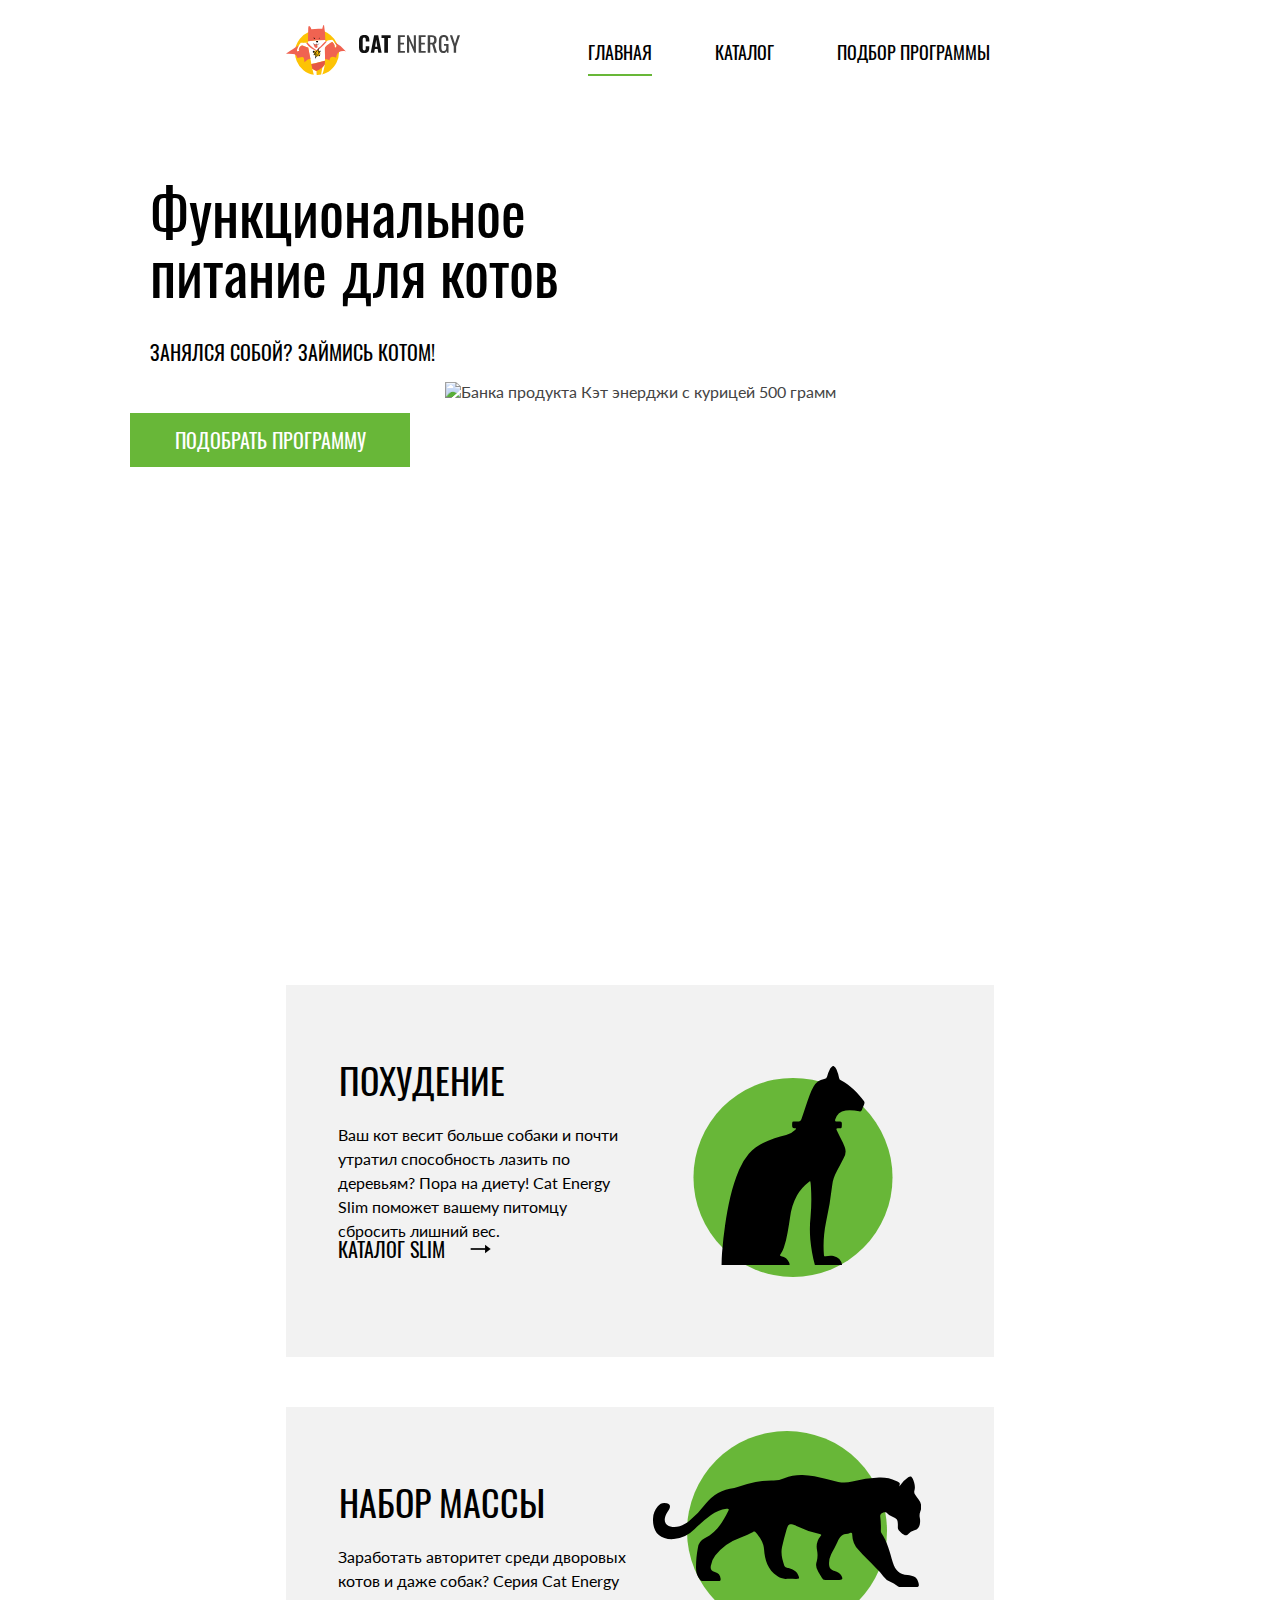
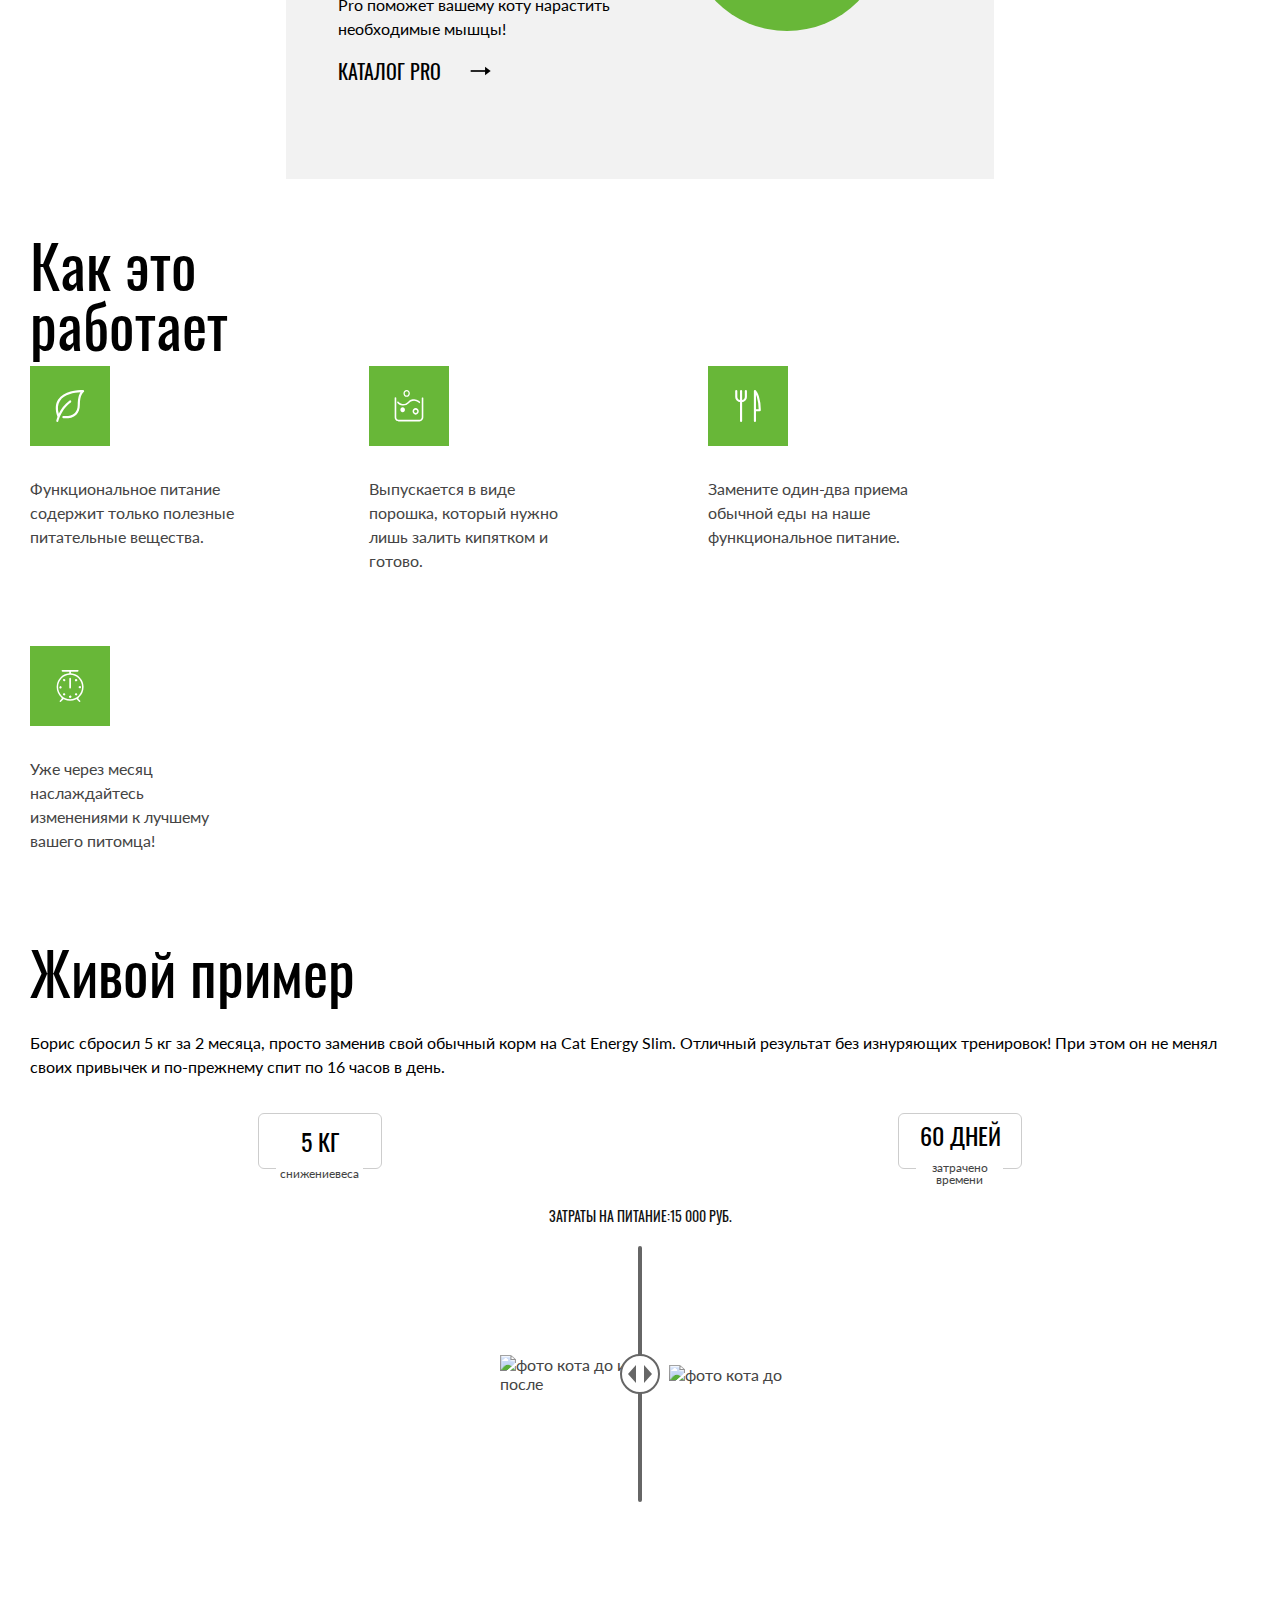
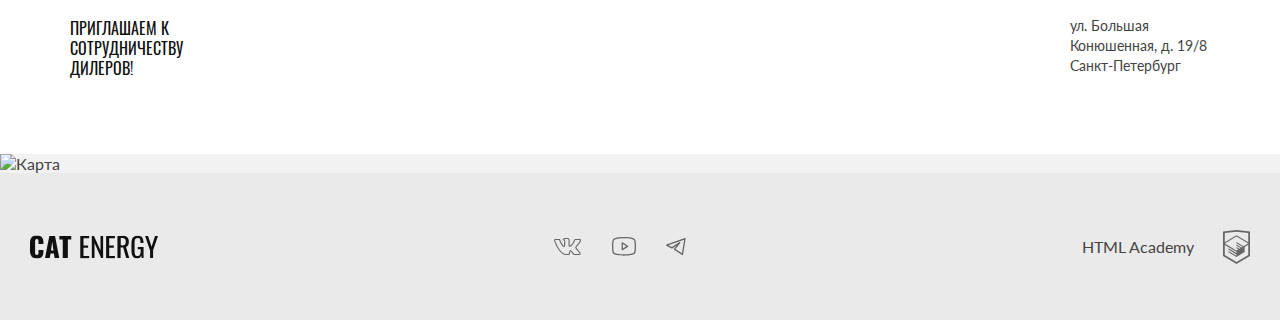
==== 3/index.html @ 58b65d01 "Deploying to gh-pages from @ htmlacademy-adaptive/2531777-cat-energy-32@8829ba1834ffdd3f6edf3bd1985f" ====
<!DOCTYPE html><html class="page" lang="ru"><head><meta charset="UTF-8"><title>Cat energy</title><meta name="viewport" content="width=device-width,initial-scale=1"><link rel="stylesheet" href="styles/styles.css"><link rel="icon" href="favicon.ico" size="32x32"><link rel="icon" href="favicons/icon.svg" type="image/svg+xml"><link rel="apple-touch-icon" href="favicons/apple.png"><link rel="manifest" href="/manifest.json"><meta name="viewport" content="width=device-width,initial-scale=1"><script src="scripts/index.js" defer="defer"></script></head><body class="page__body"><header class="header"><a class="header__logo logo" href="#"><picture><source media="(min-width: 1440px)" width="70" height="59" type="image/svg+xml" srcset="images/logo-icon-desktop.svg"><source media="(min-width: 768px)" width="60" height="50" type="image/svg+xml" srcset="images/logo-icon-tablet.svg"><img class="logo__img" src="images/logo-icon.svg" width="33" height="38" alt="Логотип Кэт Энерджи"></picture><picture><source media="(min-width: 1440px)" width="118" height="21" type="image/svg+xml" srcset="images/logo-text-desktop.svg"><source media="(min-width: 768px)" width="101" height="18" type="image/svg+xml" srcset="images/logo-text-tablet.svg"><img class="logo__text" src="images/logo-text.svg" width="101" height="18" alt="Текстовый логотип Кэт Энерджи"></picture></a><nav class="nav nav--closed nav--nojs"><button class="nav__toggle header__toggle" type="button"><span class="visually-hidden">Открыть меню</span><!-- <img src="../../icons/stack.svg#header-button-mobile" width="24" height="24" alt="Открыть меню"> --></button><div class="nav__wrapper"><ul class="nav__list header-list"><li class="header-list__item header-list__item--current"><a href="#">Главная</a></li><li class="header-list__item"><a href="catalog.html">Каталог</a></li><li class="header-list__item"><a href="#">Подбор программы</a></li></ul></div></nav></header><main class="main"><h1 class="main__title visually-hidden">Cat energy</h1><section class="main__hero hero hero--background"><h2 class="hero__index">Функциональное питание для котов</h2><p class="hero__description">Занялся собой? Займись котом!</p><picture><source media="(min-width: 1440px)" width="552" height="499" type="image/png" srcset="../images/index-main-desktop@1x.png, ../images/index-main-desktop@2x.png 2x"><source media="(min-width: 768px)" width="709" height="609" type="image/png" srcset="../images/index-main-tablet@1x.png, ../images/index-main-tablet@2x.png 2x"><img class="hero__picture" src="../images/index-main-mobile@1x.png" srcset="../images/index-main-mobile@2x.png 2x" width="280" height="270" alt="Банка продукта Кэт энерджи с курицей 500 грамм"></picture><button class="hero__button" type="button">Подобрать программу</button></section><section class="main__profit profit"><h2 class="visually-hidden">Выбор программы</h2><article class="profit__article profit__article--slim"><h3 class="profit__title">Похудение</h3><p class="profit__description">Ваш кот весит больше собаки и почти утратил способность лазить по деревьям? Пора на диету! Cat Energy Slim поможет вашему питомцу сбросить лишний вес.</p><a class="profit__link profit__link--arrow" href="#">Каталог slim</a></article><article class="profit__article profit__article--pro"><h3 class="profit__title">Набор массы</h3><p class="profit__description">Заработать авторитет среди дворовых котов и даже собак? Серия Cat Energy Pro поможет вашему коту нарастить необходимые мышцы!</p><a class="profit__link profit__link--arrow" href="#">Каталог pro</a></article></section><section class="advantages"><h2 class="advantages__title">Как это работает</h2><ul class="advantages__list"><li class="advantages__item advantages__item--naturally"><p class="advantages__description">Функциональное питание содержит только полезные питательные вещества.</p></li><li class="advantages__item advantages__item--powder"><p class="advantages__description">Выпускается в виде порошка, который нужно лишь залить кипятком и готово.</p></li><li class="advantages__item advantages__item--functionally"><p class="advantages__description">Замените один-два приема обычной еды на наше функциональное питание.</p></li><li class="advantages__item advantages__item--time"><p class="advantages__description">Уже через месяц наслаждайтесь изменениями к лучшему вашего питомца!</p></li></ul></section><section class="example"><h2 class="example__title">Живой пример</h2><p class="example__description">Борис сбросил 5 кг за 2 месяца, просто заменив свой обычный корм на Cat Energy Slim. Отличный результат без изнуряющих тренировок! При этом он не менял своих привычек и по-прежнему спит по 16 часов в день.</p><ul class="example__list"><li class="example__item"><span class="example__digitally">5 КГ</span> <span class="example__result">снижение<br>веса</span></li><li class="example__item"><span class="example__digitally">60 ДНЕЙ</span> <span class="example__result">затрачено времени</span></li></ul><p class="example__costs costs"><span class="costs__sum">Затраты на питание:15 000 РУБ.</span></p><div class="example__slider"><div class="example__slider__fat"><picture><source media="(min-width: 768px)" width="560" height="512" type="image/png" srcset="../images/cat-fat_tablet@1x@1x.png, ../images/cat-fat_tablet@2x@2x.png 2x"><img class="example__content" src="../images/cat-fat_mobile@1x@1x.png" srcset="../images/cat-fat_mobile@2x@2x.png 2x" width="280" height="256" alt="фото кота до и после"></picture></div><button class="example__button" type="button"><span class="visually-hidden">Ползунок</span></button><div class="example__slider__slim"><picture><source media="(min-width: 768px)" width="560" height="512" type="image/png" srcset="../images/cat-thin_tablet@1x@1x.png, ../images/cat-thin_tablet@2x@2x.png 2x"><img class="example__content" src="../images/cat-thin_mobile@1x@1x.png" srcset="../images/cat-thin_mobile@1x@2x.png 2x" width="280" height="256" alt="фото кота до"></picture></div></div></section><section class="contacts"><h2 class="visually-hidden">Контакты</h2><div class="contacts__wrapper"><p class="contacts__title">Приглашаем к сотрудничеству дилеров!</p><p class="contacts__address">ул. Большая Конюшенная, д. 19/8 Санкт-Петербург</p></div><picture><source media="(min-width: 1440px)" width="1440" height="400" type="image/png" srcset="../images/location-desktop@1x.png, ../images/location-desktop@2x.png 2x"><source media="(min-width: 768px)" width="780" height="400" type="image/png" srcset="../images/location-tablet@1x.png, ../images/location-tablet@2x.png 2x"><img class="contacts__map" src="../images/location-mobile@1x.png" srcset="../images/location-mobile@2x.png 2x" width="320" height="362" alt="Карта"></picture></section></main><footer class="footer"><a class="footer__logo" href="#"><span class="visually-hidden">Переход на главную</span></a><ul class="footer__social social"><li class="social__item social__item--vk"><a class="social__link" href="#"><span class="visually-hidden">Cat Energy VKontakte</span></a></li><li class="social__item social__item--yt"><a class="social__link" href="#"><span class="visually-hidden">Cat Energy YouTube</span></a></li><li class="social__item social__item--tg"><a class="social__link" href="#"><span class="visually-hidden">Cat Energy Telegram</span></a></li></ul><a class="footer__copyright copyright" href="#"><p class="copyright__title">HTML Academy</p><p class="copyright__logo"><span class="visually-hidden">"Логотип HTML Academy"</span></p></a></footer></body></html>
---- 3/styles/styles.css ----
@font-face{font-family:Lato;font-weight:400;font-style:normal;src:url(../fonts/lato/Lato-Regular.woff2)format("woff2");font-display:swap}@font-face{font-family:Oswald;font-weight:400;font-style:normal;src:url(../fonts/oswald/oswaldregular.woff2)format("woff2");font-display:swap}*,:before,:after{box-sizing:border-box}body{color:#444;font-family:Lato,sans-serif;font-weight:400}.visually-hidden{white-space:nowrap;-webkit-clip-path:inset(100%);clip-path:inset(100%);clip:rect(0 0 0 0);border:0;width:1px;height:1px;margin:-1px;padding:0;position:absolute;overflow:hidden}.page__body{width:100%;margin:0;padding:0}.header{background-color:#fff;flex-flow:wrap;justify-content:space-between;align-items:center;max-width:320px;margin:0 auto;display:flex}@media (width>=768px){.header{max-width:768px}}.header__logo{height:38px;margin:13px 0 15px 20px}@media (width>=768px){.header__logo{height:50px;margin-top:25px;margin-left:30px;margin-right:34px}}@media (width>=1440px){.header__logo{height:59px;margin-top:55px;margin-left:110px}}.header-list a{color:#000;text-transform:uppercase;border-top:1px solid #e6e6e6;flex-direction:column;justify-content:center;align-items:center;width:320px;height:66px;font-family:Oswald,Arial,sans-serif;font-size:20px;font-weight:400;line-height:20px;text-decoration:none;display:flex}@media (width>=768px){.header-list a{color:#000;text-transform:uppercase;border:none;height:36px;font-family:Oswald,Arial,sans-serif;font-size:18px;font-weight:400;line-height:24px;text-decoration:none;display:inline}}@media (width>=1440px){.header-list{color:#fff;text-transform:uppercase;font-family:Oswald,Arial,sans-serif;font-size:20px;font-weight:400;line-height:30px}}.header-list__item--current{position:relative}@media (width>=768px){.header-list__item--current:after{content:"";background-color:#68b738;width:64px;height:2px;position:absolute;top:34px;left:0}}@media (width>=1440px){.header-list__item--current:after{content:"";background-color:#fff;width:71px;height:2px;position:absolute;top:34px;left:0}}.logo{display:flex}.logo__img:hover{opacity:.8}.logo__img:active{opacity:.6}.logo__text{margin-top:10px;margin-left:56px;margin-right:65px}@media (width>=768px){.logo__text{margin-top:10px;margin-left:13px;margin-right:94px}}.nav{width:auto;position:relative}@media (width>=768px){.nav{flex-direction:row;display:flex}}.nav__toggle{z-index:2;cursor:pointer;background-color:#fff;background-repeat:no-repeat;border-color:#0000;width:24px;height:24px;margin-right:20px;display:block;top:20px;left:275px}@media (width>=768px){.nav__toggle{display:none}}.nav--closed .nav__toggle:before{content:"";background-color:#000;width:24px;height:2px;position:absolute;top:1px;left:-1px;box-shadow:0 8px #000,0 16px #000}.nav--closed .nav__toggle:active:before{background-color:#000;box-shadow:0 8px #000,0 16px #000}@media (width<=767px){.nav--closed .header-list{display:none}.nav--opened .nav__wrapper{z-index:10;background-color:#fff;position:absolute;top:45px;right:0}.nav--nojs .nav__toggle{display:none}.nav--nojs .header-list{display:block}.nav--nojs .nav__wrapper{min-height:0;position:static}}.nav--opened .nav__toggle:before,.nav--opened .nav__toggle:after{content:"";background-color:#000;width:25px;height:1.5px;display:block;position:absolute;top:10px;left:-3px}.nav--opened .nav__toggle:before{box-shadow:none;transform:rotate(45deg)}.nav--opened .nav__toggle:after{transform:rotate(-45deg)}.nav--opened .nav__toggle:active:before,.nav--opened .nav__toggle:active:after{background-color:#0000004d}@media (width>=768px){.nav__wrapper{justify-content:space-between;width:436px;margin:0 auto;display:flex}}@media (width>=1440px){.nav__wrapper{width:475px;margin-top:57px;margin-right:110px}}.nav__list{margin:0;padding:0;list-style:none}@media (width>=768px){.nav__list{font-family:Oswald,Arial,sans-serif;font-size:18px;line-height:24px;font-weight:"Lato","Arial",sans-serif;color:#000;text-transform:uppercase;flex-direction:row;justify-content:space-between;width:436px;margin-top:14px;margin-right:34px;display:flex}}@media (width>=1440px){.nav__list{height:40px;margin:0 auto}}.main{width:100%}.main__hero{height:480px}.hero{flex-direction:column;margin:0 auto;padding:0;display:flex}.hero--background{text-align:center;z-index:1;background-color:#68b738d9;background-image:url(../images/index-background-mobile@1x.png);background-position:50% 0;background-repeat:no-repeat;background-size:cover;height:302px;position:relative}.hero--background:before{content:"";z-index:-1;background-color:#68b738d9;width:100%;height:100%;position:absolute;top:0;left:0}@media (width>=768px){.hero--background:before{background-color:#0000}.hero--background{background-color:#0000;background-image:none;height:650px}}.hero__index{color:#fff;text-transform:none;text-align:center;width:249px;margin:0 auto;padding-top:27px;font-family:Oswald,Arial,sans-serif;font-size:35px;font-weight:400;line-height:36px}@media (width>=768px){.hero__index{color:#000;text-transform:none;text-align:left;width:414px;margin-top:65px;margin-left:150px;font-family:Oswald,Arial,sans-serif;font-size:59px;font-weight:400;line-height:60px}}.hero__description{color:#fff;text-transform:uppercase;text-align:center;margin-top:25px;font-family:Oswald,Arial,sans-serif;font-size:14px;font-weight:400;line-height:14px}@media (width>=768px){.hero__description{color:#000;text-transform:uppercase;text-align:left;width:414px;margin-top:40px;margin-left:150px;font-family:Oswald,Arial,sans-serif;font-size:20px;font-weight:400;line-height:20px}}.hero__picture{text-align:center;margin-top:29px;margin-left:20px}@media (width>=768px){.hero__picture{text-align:center;margin:0;padding:0}}.hero__button{text-align:center;color:#fff;text-transform:uppercase;background-color:#68b738;border-color:#0000;min-width:280px;min-height:40px;margin:3px 20px 0;padding:10px 0;font-family:Oswald,Arial,sans-serif;font-size:16px;line-height:20px;text-decoration:none}.hero__button:hover{background-color:#5eaa2f}.hero__button:active{opacity:.3}@media (width>=768px){.hero__button{width:244px;height:54px;font-size:20px;line-height:26px;display:block;position:absolute;top:320px;left:110px}}.profit{flex-direction:column;align-items:center;margin:215px 20px 0;display:flex}.profit__article{background-color:#f2f2f2;grid-template-rows:1fr 1fr 1fr;grid-template-columns:100px 1fr;gap:0;width:100%;height:266px;margin:0 20px;display:grid}@media (width>=768px){.profit__article{grid-template-rows:1fr 96px 1fr;grid-template-columns:repeat(2,354px);gap:0;width:708px;height:372px;margin:30px;display:grid}}.profit__article--slim{margin-bottom:20px}.profit__article--slim:before{content:"";background-image:url(../icons/stack.svg#cat_slim);background-position:0 0;background-repeat:no-repeat;background-size:cover;grid-row:1/2;width:50px;height:53px;margin-top:24px;margin-left:20px;display:block}@media (width>=768px){.profit__article--slim:before{grid-area:1/2/-1/3;width:200px;height:211px;margin-top:81px;margin-left:53px;margin-right:63px}}.profit__title{text-transform:uppercase;color:#000;grid-row:1/2;height:37px;margin:0;padding-top:30px;font-family:Oswald,Arial,sans-serif;font-size:24px;font-weight:400;line-height:37px}@media (width>=768px){.profit__title{color:#000;text-transform:uppercase;grid-column:1/2;margin:77px 0 0;padding:0 0 0 53px;font-family:Oswald,Arial,sans-serif;font-size:36px;font-weight:400;line-height:36px}}.profit__description{color:#444;border-bottom:1px solid #d9d9d9;grid-area:2/1/3/-1;margin:0;padding:22px 33px 23px 20px;font-size:14px;line-height:18px}@media (width>=768px){.profit__description{color:#000;text-transform:none;border:none;grid-column:1/2;width:340px;height:96px;margin:0;padding:0 0 0 52px;font-family:Lato,Arial,sans-serif;font-size:16px;font-weight:400;line-height:24px}}.profit__link{text-transform:uppercase;color:#000;width:139px;height:24px;margin-top:15px;padding-left:20px;font-family:Oswald,Arial,sans-serif;font-size:16px;font-weight:400;line-height:16px;text-decoration:none;position:relative}@media (width>=768px){.profit__link{color:#000;text-transform:uppercase;grid-column:1/2;padding:0 0 0 52px;font-family:Oswald,Arial,sans-serif;font-size:20px;font-weight:400;line-height:29.6px}}.profit__link--arrow{position:relative}.profit__link--arrow:before{content:"";transform-origin:0;background-image:url(../icons/stack.svg#icon_arrow);width:32px;height:10px;transition:transform .3s linear;display:inline-block;position:absolute;top:4px;left:122px}.profit__link--arrow:is(:hover,:focus-visible,:focus){transform:scale(1.35)}.profit__link--arrow:active{opacity:.3}@media (width>=768px){.profit__link--arrow{color:#000;text-transform:uppercase;grid-column:1/2;width:161px;height:38px;font-family:Oswald,Arial,sans-serif;font-size:20px;font-weight:400;line-height:30px}.profit__link--arrow:before{top:10px;left:182px}}.profit__article--pro:before{content:"";background-image:url(../icons/stack.svg#cat_strong);background-position:0 0;background-repeat:no-repeat;background-size:cover;grid-row:1/2;width:67px;height:50px;margin:24px 11px 0 13px;display:block}@media (width>=768px){.profit__article--pro:before{grid-area:1/2/3/3;width:268px;height:200px}}.advantages{flex-direction:column;margin:0 20px;display:flex}@media (width>=768px){.advantages{margin:0 30px}}.advantages__title{color:#000;text-transform:none;font-family:Oswald,Arial,sans-serif;font-size:36px;font-weight:400;line-height:40px}@media (width>=768px){.advantages__title{color:#000;text-transform:none;text-align:left;width:375px;height:60px;margin:25px 0 32px;padding:0;font-family:Oswald,Arial,sans-serif;font-size:60px;font-weight:400;line-height:60px}}.advantages__list{margin:0;padding:0;list-style:none}@media (width>=768px){.advantages__list{counter-reset:counter 0;flex-flow:wrap;margin:0;padding:0;display:flex}}.advantages__item{flex-direction:row;display:flex}.advantages__item:before{content:"";background-color:#68b738;width:60px;height:60px;display:block}@media (width>=768px){.advantages__item:before{width:80px;height:80px;margin:40px 38px 31px 0}.advantages__item{flex-wrap:wrap;width:230px;height:280px;margin-right:109px;display:flex}}.advantages__item--naturally:before{content:"";background-image:url(../icons/stack.svg#icon-leaf);background-position:50%;background-repeat:no-repeat;background-size:30px 32px;padding-top:14px;padding-left:15px;display:block}.advantages__description{color:#444;text-transform:none;width:200px;height:54px;margin:0 0 24px 20px;font-family:Lato,Arial,sans-serif;font-size:14px;font-weight:400;line-height:18px}@media (width>=768px){.advantages__description{color:#444;text-transform:none;width:204px;height:72px;margin-bottom:57px;margin-left:0;font-family:Lato,Arial,sans-serif;font-size:16px;font-weight:400;line-height:24px}}.advantages__item--powder:before{content:"";background-image:url(../icons/stack.svg#icon-colb);background-position:50%;background-repeat:no-repeat;background-size:30px 32px;padding-top:14px;padding-left:15px;display:block}@media (width>=768px){.advantages__item--powder:before{counter-reset:counter1 1}}.advantages__item--functionally:before{content:"";background-image:url(../icons/stack.svg#icon_eat);background-position:50%;background-repeat:no-repeat;background-size:30px 32px;padding-top:14px;padding-left:15px;display:block}.advantages__item--time:before{content:"";background-image:url(../icons/stack.svg#icon-time);background-position:50%;background-repeat:no-repeat;background-size:30px 32px;padding-top:14px;padding-left:15px;display:block}.example{background-color:#eaeaea}@media (width>=768px){.example{background-color:#fff}}.example__title{color:#000;text-transform:none;text-align:center;padding-top:25px;font-family:Oswald,Arial,sans-serif;font-size:36px;font-weight:400;line-height:40px}@media (width>=768px){.example__title{color:#000;text-transform:none;text-align:left;margin:30px;font-family:Oswald,Arial,sans-serif;font-size:60px;font-weight:400;line-height:60px}}.example__description{color:#444;text-transform:none;margin:20px;font-family:Lato,Arial,sans-serif;font-size:14px;font-weight:400;line-height:18px}@media (width>=768px){.example__description{color:#000;text-transform:none;text-align:left;margin:30px;font-family:Lato,Arial,sans-serif;font-size:16px;font-weight:400;line-height:24px}}.example__list{flex-direction:row;justify-content:space-around;padding:0;list-style:none;display:flex}.example__item{flex-direction:column;justify-content:center;display:flex;position:relative}.example__item:before{content:"";border:1px solid #cdcdcd;border-radius:6px;width:124px;height:56px;display:block;position:absolute;top:4px}.example__digitally{color:#000;text-transform:none;text-align:center;margin-top:14px;margin-bottom:15px;font-family:Oswald,Arial,sans-serif;font-size:24px;font-weight:400;line-height:24px}@media (width>=768px){.example__digitally{background-color:#fff}}.example__digitally br{display:none}.example__result{color:#444;text-transform:none;text-align:center;z-index:1;background-color:#eaeaea;width:87px;margin-left:18px;margin-right:19px;font-family:Lato,Arial,sans-serif;font-size:12px;font-weight:400;line-height:12px}@media (width>=768px){.example__result{background-color:#fff}}.example__result br{display:none}.example__costs{text-align:center;margin-top:20px}.example__slider{flex-direction:row;justify-content:center;align-items:center;width:320px;margin:20px auto 40px;display:flex;position:relative;overflow:hidden}.example__slider__fat{width:140px;position:absolute;left:20px;overflow:hidden}.example__slider__slim{flex-direction:row-reverse;width:140px;display:flex;position:absolute;left:162px;overflow:hidden}.example__content{object-fit:contain;width:280px;height:auto}.example__button{z-index:1;background-color:#666;border:none;border-radius:2px;width:4px;height:256px;margin:0;padding:0;display:block;position:relative}.example__button:before{content:"";background-color:#fff;border:2px solid #666;border-radius:50%;width:40px;height:40px;display:block;position:absolute;top:50%;left:50%;transform:translate(-50%,-50%)}.example__button:after{content:"";background-image:url(../icons/stack.svg#arows_slider);width:24px;height:18px;display:block;position:absolute;top:50%;left:50%;transform:translate(-50%,-50%)}.costs__sum{color:#111;text-transform:uppercase;font-family:Oswald,Arial,sans-serif;font-size:14px;font-weight:400;line-height:20px}.contacts{background-color:#f2f2f2;width:100%;margin:0 auto}.contacts__wrapper{background-color:#fff;flex-direction:row;justify-content:center;margin:0 auto;padding:26px 20px;display:flex}@media (width>=768px){.contacts__wrapper{justify-content:space-between;padding:60px 70px}}.contacts__title{color:#111;text-transform:uppercase;width:140px;height:60px;font-family:Oswald,Arial,sans-serif;font-size:16px;font-weight:400;line-height:20px}.contacts__address{color:#444;text-transform:none;width:140px;height:60px;font-family:Lato,Arial,sans-serif;font-size:14px;font-weight:400;line-height:20px}.contacts__map{width:100%}.footer{background-color:#eaeaea;flex-direction:column;align-items:center;width:100%;display:flex;position:relative}@media (width>=768px){.footer{flex-direction:row;justify-content:space-between;width:100%;padding:55px 30px;display:flex}}.footer__logo{background-color:#111;width:128px;height:24px;margin-top:40px;display:block;-webkit-mask-image:url(../icons/stack.svg#logo-text);mask-image:url(../icons/stack.svg#logo-text)}.footer__logo:hover{background-color:#3e3e3e}.footer__logo:active{background-color:#6b6b6b}@media (width>=768px){.footer__logo{margin:0}}.footer__social{flex-direction:row;justify-content:space-between;align-items:center;width:132px;height:22px;margin:40px 0;padding:0;list-style:none;display:flex}@media (width>=768px){.footer__social{margin:0}}.footer__copyright{flex-direction:row;justify-content:space-between;align-items:center;width:280px;height:34px;margin-bottom:40px;padding:0;display:flex}@media (width>=768px){.footer__copyright{width:168px;height:37px;margin:0}}.social:before{content:"";background-color:#d9d9d9;height:2px;display:block;position:absolute;top:84px;left:20px;right:20px}.social:after{content:"";background-color:#d9d9d9;height:2px;display:block;position:absolute;top:146px;left:20px;right:20px}@media (width>=768px){.social:after,.social:before{display:none}}.social__item--vk{background-color:#666;width:27px;height:17px;display:block;-webkit-mask-image:url(../icons/stack.svg#icon-vk);mask-image:url(../icons/stack.svg#icon-vk)}.social__item--vk:hover{background-color:#68b738}.social__item--vk:active{opacity:.3;background-color:#68b738}.social__item--yt{background-color:#666;width:24px;height:19px;display:block;-webkit-mask-image:url(../icons/stack.svg#icon-yt);mask-image:url(../icons/stack.svg#icon-yt)}.social__item--yt:hover{background-color:#68b738}.social__item--yt:active{opacity:.3;background-color:#68b738}.social__item--tg{background-color:#666;width:20px;height:18px;display:block;-webkit-mask-image:url(../icons/stack.svg#icon-tg);mask-image:url(../icons/stack.svg#icon-tg)}.social__item--tg:hover{background-color:#68b738}.social__item--tg:active{opacity:.3;background-color:#68b738}.copyright{text-decoration:none}.copyright__title{color:#444;text-transform:none;width:113px;height:20px;font-family:Lato,Arial,sans-serif;font-size:16px;font-weight:400;line-height:20px;display:block}.copyright__title:hover{background-color:#68b738}.copyright__title:active{opacity:.3;background-color:#68b738}.copyright__logo{background-color:#666;width:27px;height:34px;display:block;-webkit-mask-image:url(../icons/stack.svg#HTML_Academy-logo);mask-image:url(../icons/stack.svg#HTML_Academy-logo)}.copyright__logo:hover{background-color:#68b738}.copyright__logo:active{opacity:.3;background-color:#68b738}.catalog{flex-direction:column;align-items:center;width:320px;padding:20px;display:flex}.catalog__title{color:#000;text-transform:none;width:258px;height:36px;margin:0 22px 41px 0;font-family:Oswald,Arial,sans-serif;font-size:35px;font-weight:400;line-height:36px}.catalog__list{margin:0;padding:0;list-style:none}.catalog__card{grid-template-rows:107px 40px;grid-template-columns:repeat(2,140px);gap:17px 0;display:grid}.catalog__card:last-child:before{content:"";background-color:#ebebeb;width:320px;height:2px;position:absolute;top:207px;left:-20px}.card{padding-top:20px;padding-bottom:25px;position:relative}.card:after{content:"";background-color:#ebebeb;width:320px;height:2px;position:absolute;left:-20px}.card-text{width:140px;height:103px}.card__link{text-decoration:none}.card__title{color:#222;text-transform:uppercase;width:76px;height:41px;margin:0 0 14px;font-family:Oswald,Arial,sans-serif;font-size:16px;font-weight:400;line-height:20px;position:relative}.card__plus{grid-area:1/1/2/3;width:204px;height:20px;padding-top:58px;position:relative}.card__plus:before{content:"";background-image:url(../icons/stack.svg#plus);background-position:50%;background-repeat:no-repeat;width:30px;height:30px;display:block;position:absolute;bottom:23px;left:94px}.card__add{flex-direction:column;grid-column:1/3;align-items:center;display:flex}.card__description__plus{color:#444;text-transform:none;grid-area:1/1/2/3;width:219px;height:16px;padding-top:8px;font-family:Lato,Arial,sans-serif;font-size:12px;font-weight:400;line-height:16px}.card__picture{align-items:center;display:flex}.card__button{text-align:center;color:#fff;text-transform:uppercase;background-color:#68b738;border-color:#0000;min-width:280px;min-height:40px;padding:10px 0;font-family:Oswald,Arial,sans-serif;font-size:16px;line-height:20px;text-decoration:none;display:block}.card__button:hover{background-color:#5eaa2f}.card__button:active{opacity:.3}.card-button__all{text-align:center;color:#444;text-transform:uppercase;background-color:#f2f2f2;grid-area:2/1/3/2;min-width:280px;min-height:40px;padding:10px 0;font-family:Oswald,Arial,sans-serif;font-size:16px;line-height:20px;text-decoration:none}.card__description{color:#444;text-transform:none;font-family:Lato,Arial,sans-serif;font-size:12px;font-weight:400;line-height:16px}.product{padding:0;list-style:none}.product__item{justify-content:space-between;width:140px;display:flex}.product__property,.product__value{color:#444;text-transform:none;font-family:Lato,Arial,sans-serif;font-size:12px;font-weight:400;line-height:16px}.more{flex-direction:column;align-items:center;width:320px;padding:0 20px;display:flex}.more__title{color:#000;text-transform:none;margin:0 54px 36px 0;font-family:Oswald,Arial,sans-serif;font-size:24px;font-weight:400;line-height:24px;position:relative}.more__title:before{content:"";background-color:#68b738;width:34px;height:2px;position:absolute;top:12px;left:266px}.more__list{margin:0 auto;padding:0;list-style:none}.more__item{flex-direction:column;justify-content:space-between;width:280px;height:98px;margin-top:13px;margin-bottom:32px;display:flex;position:relative}.more__item:before{content:"";background-color:#ebebeb;width:280px;height:2px;position:absolute;top:-13px}.more__wrapper{justify-content:space-between;margin-bottom:15px;display:flex}.item-more:last-child:before{content:"";background-color:#ebebeb;width:280px;height:2px;position:absolute;top:117px}.item-more__title{color:#222;text-transform:uppercase;margin:0 0 13px;font-family:Oswald,Arial,sans-serif;font-size:16px;font-weight:400;line-height:16px}.item-more__description,.item-more__sum{color:#444;text-transform:none;font-family:Lato,Arial,sans-serif;font-size:14px;font-weight:400;line-height:14px}.item-more__button{text-align:center;color:#fff;text-transform:uppercase;background-color:#68b738;border-color:#0000;min-width:280px;min-height:40px;padding:10px 0;font-family:Oswald,Arial,sans-serif;font-size:16px;line-height:20px;text-decoration:none}.present{flex-direction:column;align-items:center;width:280px;height:290px;margin-top:12px;display:flex}.present--background{text-align:center;z-index:1;background-color:#68b738d9;background-image:url(../images/catalog-background-mobile@1x.png);background-position:50% 0;background-repeat:no-repeat;background-size:cover;position:relative}.present--background:before{content:"";z-index:-1;background-color:#68b738d9;width:100%;height:100%;position:absolute;top:0;left:0}.present__description{color:#fff;text-transform:none;text-align:center;width:160px;margin:0;padding-top:187px;font-family:Lato,Arial,sans-serif;font-size:16px;font-weight:400;line-height:20px;position:relative}.present__description:before{content:"";background-color:#fff;width:100%;height:100%;display:block;position:absolute;bottom:-48px;left:43px;-webkit-mask-image:url(../icons/stack.svg#icon_gift);mask-image:url(../icons/stack.svg#icon_gift);-webkit-mask-size:78px 80px;mask-size:78px 80px;-webkit-mask-repeat:no-repeat;mask-repeat:no-repeat}.subscribe{width:320px;padding:0 20px}.subscribe__title{color:#000;text-transform:none;margin-top:40px;font-family:Oswald,Arial,sans-serif;font-size:24px;font-weight:400;line-height:24px;position:relative}.subscribe__title:before{content:"";background-color:#68b738;width:108px;height:2px;position:absolute;top:12px;left:192px}.subscribe__description{color:#000;text-transform:none;text-align:center;width:280px;margin-bottom:24px;font-family:Oswald,Arial,sans-serif;font-size:16px;font-weight:400;line-height:24px}.subscribe__form{width:280px}.subscribe__text{color:#000;text-transform:uppercase;border:1px solid #cdcdcd;width:280px;height:56px;margin-bottom:16px;padding:13px;font-family:Oswald,Arial,sans-serif;font-size:20px;font-weight:400;line-height:30px}.subscribe__button{text-align:center;color:#fff;text-transform:uppercase;background-color:#68b738;border-color:#0000;min-width:280px;height:56px;min-height:40px;margin-bottom:40px;padding:10px 0;font-family:Oswald,Arial,sans-serif;font-size:20px;line-height:26px;text-decoration:none}
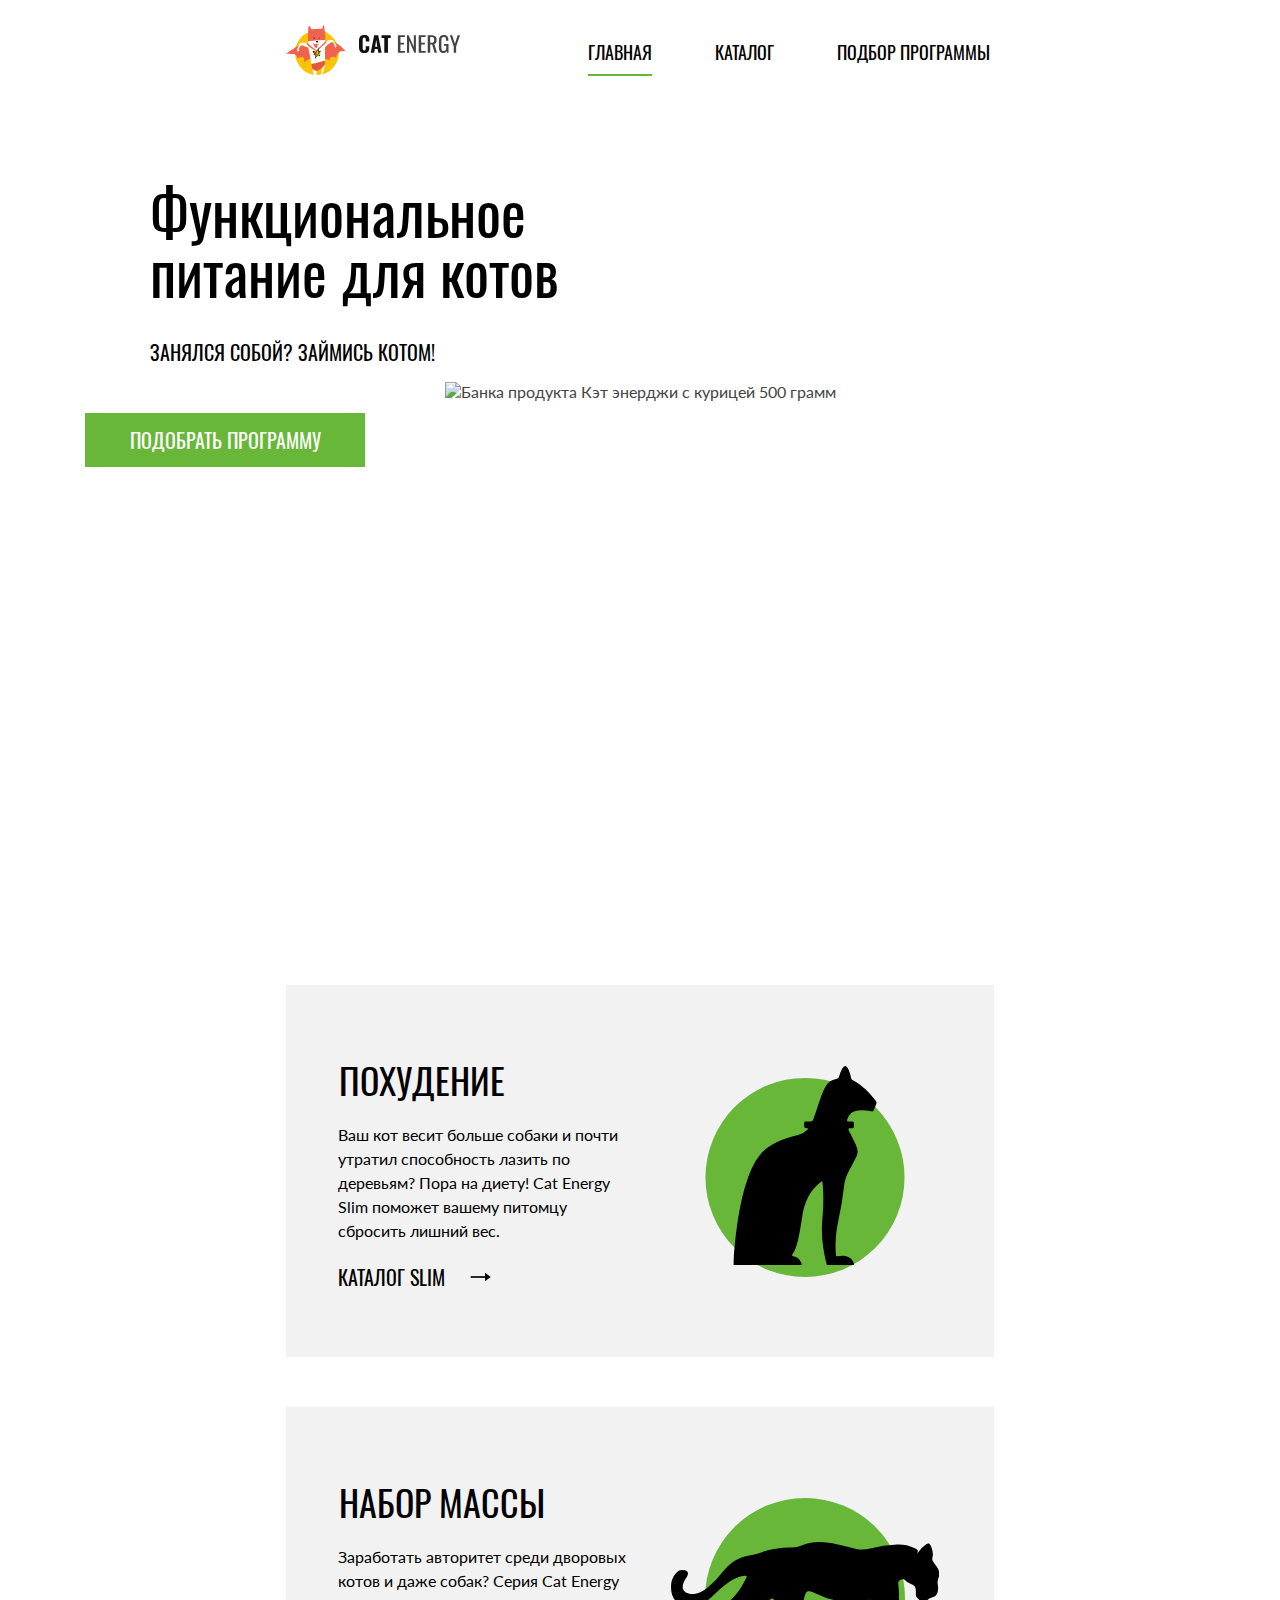
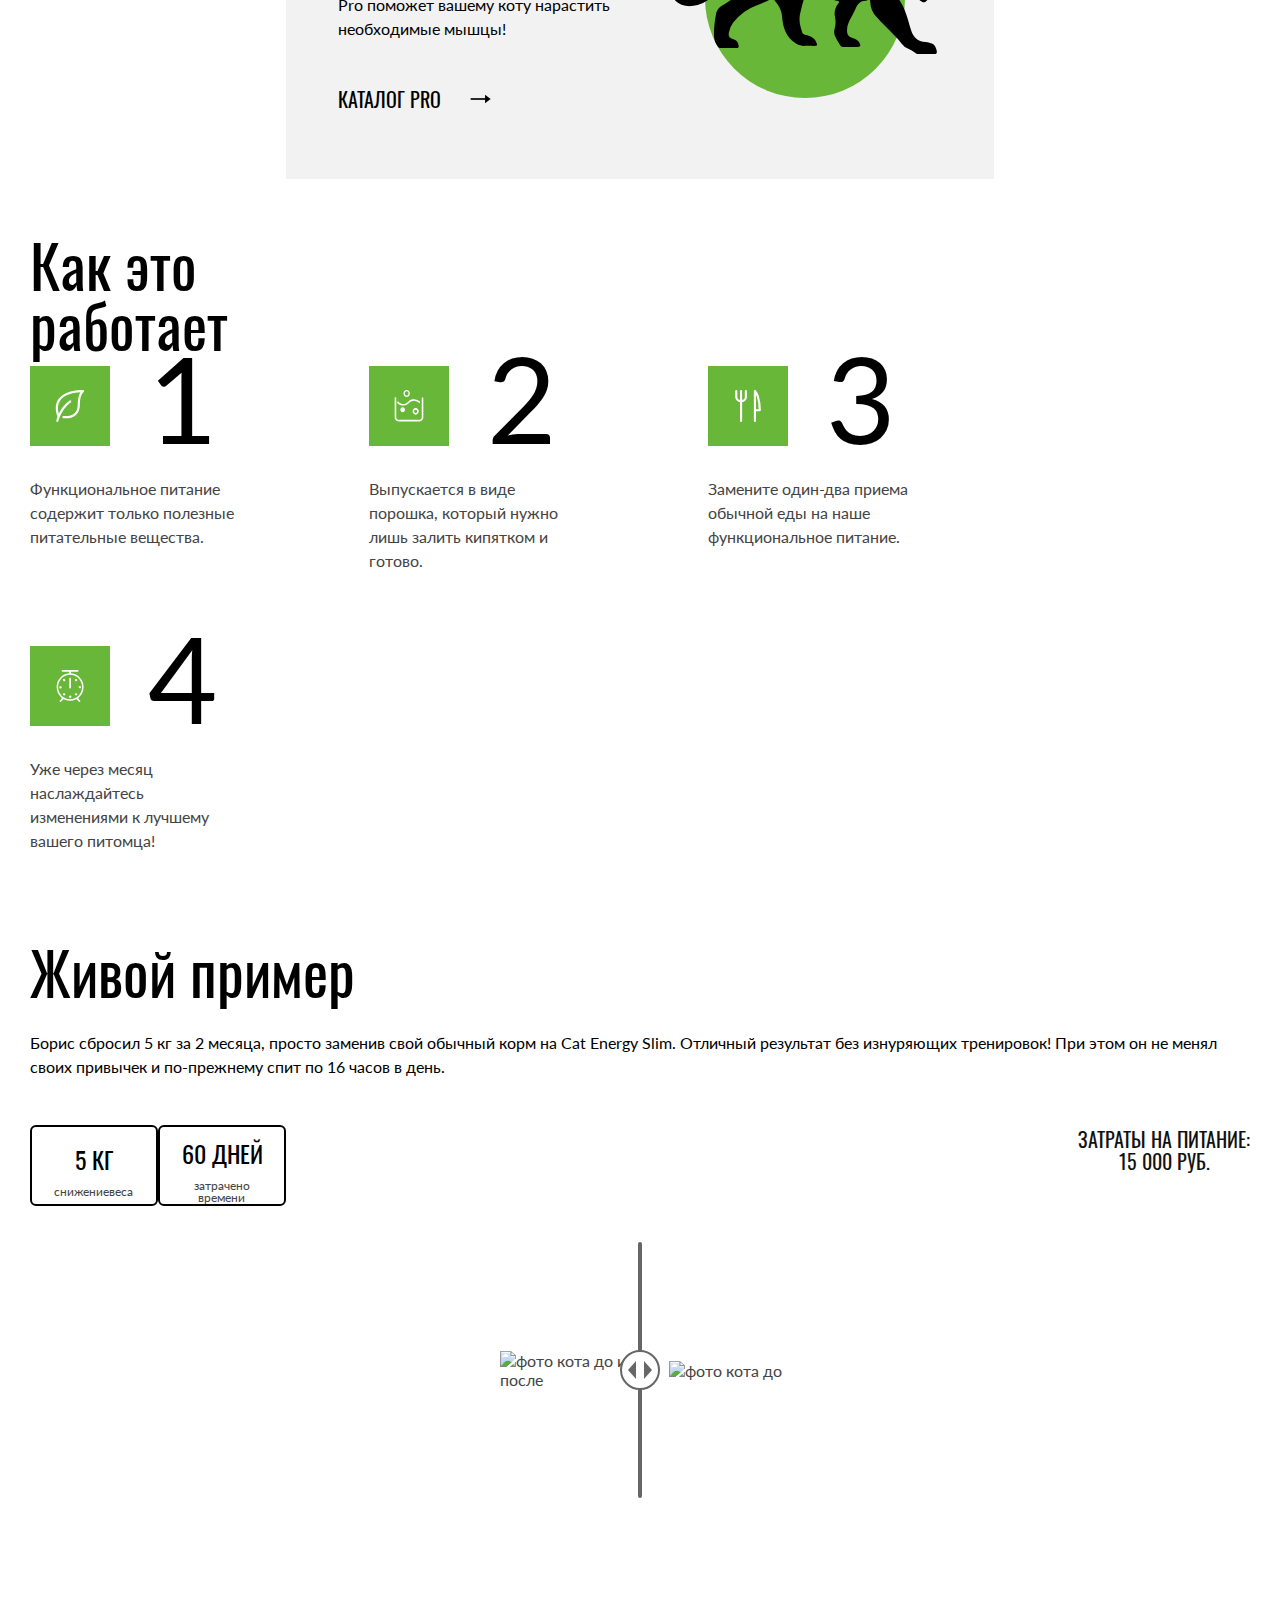
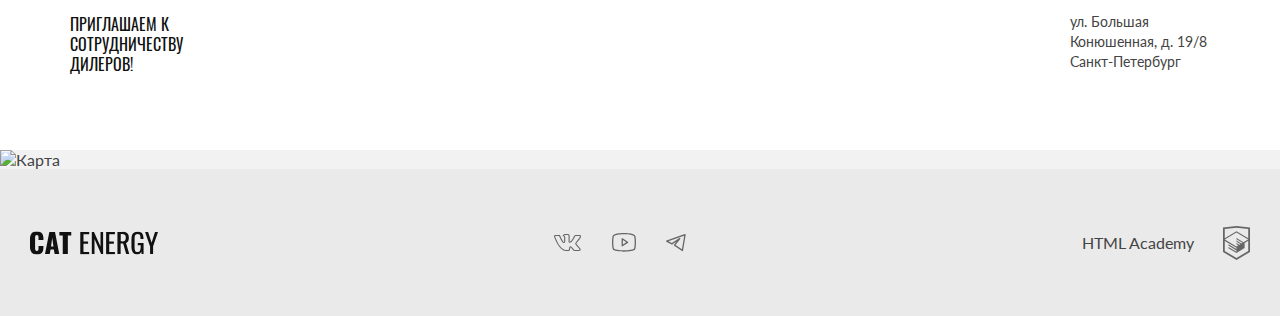
==== commit 9984c067: "Deploying to gh-pages from @ htmlacademy-adaptive/2531777-cat-energy-32@8829ba1834ffdd3f6edf3bd1985f" ====
--- a/3/index.html
+++ b/3/index.html
@@ -1 +1 @@
-<!DOCTYPE html><html class="page" lang="ru"><head><meta charset="UTF-8"><title>Cat energy</title><meta name="viewport" content="width=device-width,initial-scale=1"><link rel="stylesheet" href="styles/styles.css"><link rel="icon" href="favicon.ico" size="32x32"><link rel="icon" href="favicons/icon.svg" type="image/svg+xml"><link rel="apple-touch-icon" href="favicons/apple.png"><link rel="manifest" href="/manifest.json"><meta name="viewport" content="width=device-width,initial-scale=1"><script src="scripts/index.js" defer="defer"></script></head><body class="page__body"><header class="header"><a class="header__logo logo" href="#"><picture><source media="(min-width: 1440px)" width="70" height="59" type="image/svg+xml" srcset="images/logo-icon-desktop.svg"><source media="(min-width: 768px)" width="60" height="50" type="image/svg+xml" srcset="images/logo-icon-tablet.svg"><img class="logo__img" src="images/logo-icon.svg" width="33" height="38" alt="Логотип Кэт Энерджи"></picture><picture><source media="(min-width: 1440px)" width="118" height="21" type="image/svg+xml" srcset="images/logo-text-desktop.svg"><source media="(min-width: 768px)" width="101" height="18" type="image/svg+xml" srcset="images/logo-text-tablet.svg"><img class="logo__text" src="images/logo-text.svg" width="101" height="18" alt="Текстовый логотип Кэт Энерджи"></picture></a><nav class="nav nav--closed nav--nojs"><button class="nav__toggle header__toggle" type="button"><span class="visually-hidden">Открыть меню</span><!-- <img src="../../icons/stack.svg#header-button-mobile" width="24" height="24" alt="Открыть меню"> --></button><div class="nav__wrapper"><ul class="nav__list header-list"><li class="header-list__item header-list__item--current"><a href="#">Главная</a></li><li class="header-list__item"><a href="catalog.html">Каталог</a></li><li class="header-list__item"><a href="#">Подбор программы</a></li></ul></div></nav></header><main class="main"><h1 class="main__title visually-hidden">Cat energy</h1><section class="main__hero hero hero--background"><h2 class="hero__index">Функциональное питание для котов</h2><p class="hero__description">Занялся собой? Займись котом!</p><picture><source media="(min-width: 1440px)" width="552" height="499" type="image/png" srcset="../images/index-main-desktop@1x.png, ../images/index-main-desktop@2x.png 2x"><source media="(min-width: 768px)" width="709" height="609" type="image/png" srcset="../images/index-main-tablet@1x.png, ../images/index-main-tablet@2x.png 2x"><img class="hero__picture" src="../images/index-main-mobile@1x.png" srcset="../images/index-main-mobile@2x.png 2x" width="280" height="270" alt="Банка продукта Кэт энерджи с курицей 500 грамм"></picture><button class="hero__button" type="button">Подобрать программу</button></section><section class="main__profit profit"><h2 class="visually-hidden">Выбор программы</h2><article class="profit__article profit__article--slim"><h3 class="profit__title">Похудение</h3><p class="profit__description">Ваш кот весит больше собаки и почти утратил способность лазить по деревьям? Пора на диету! Cat Energy Slim поможет вашему питомцу сбросить лишний вес.</p><a class="profit__link profit__link--arrow" href="#">Каталог slim</a></article><article class="profit__article profit__article--pro"><h3 class="profit__title">Набор массы</h3><p class="profit__description">Заработать авторитет среди дворовых котов и даже собак? Серия Cat Energy Pro поможет вашему коту нарастить необходимые мышцы!</p><a class="profit__link profit__link--arrow" href="#">Каталог pro</a></article></section><section class="advantages"><h2 class="advantages__title">Как это работает</h2><ul class="advantages__list"><li class="advantages__item advantages__item--naturally"><p class="advantages__description">Функциональное питание содержит только полезные питательные вещества.</p></li><li class="advantages__item advantages__item--powder"><p class="advantages__description">Выпускается в виде порошка, который нужно лишь залить кипятком и готово.</p></li><li class="advantages__item advantages__item--functionally"><p class="advantages__description">Замените один-два приема обычной еды на наше функциональное питание.</p></li><li class="advantages__item advantages__item--time"><p class="advantages__description">Уже через месяц наслаждайтесь изменениями к лучшему вашего питомца!</p></li></ul></section><section class="example"><h2 class="example__title">Живой пример</h2><p class="example__description">Борис сбросил 5 кг за 2 месяца, просто заменив свой обычный корм на Cat Energy Slim. Отличный результат без изнуряющих тренировок! При этом он не менял своих привычек и по-прежнему спит по 16 часов в день.</p><ul class="example__list"><li class="example__item"><span class="example__digitally">5 КГ</span> <span class="example__result">снижение<br>веса</span></li><li class="example__item"><span class="example__digitally">60 ДНЕЙ</span> <span class="example__result">затрачено времени</span></li></ul><p class="example__costs costs"><span class="costs__sum">Затраты на питание:15 000 РУБ.</span></p><div class="example__slider"><div class="example__slider__fat"><picture><source media="(min-width: 768px)" width="560" height="512" type="image/png" srcset="../images/cat-fat_tablet@1x@1x.png, ../images/cat-fat_tablet@2x@2x.png 2x"><img class="example__content" src="../images/cat-fat_mobile@1x@1x.png" srcset="../images/cat-fat_mobile@2x@2x.png 2x" width="280" height="256" alt="фото кота до и после"></picture></div><button class="example__button" type="button"><span class="visually-hidden">Ползунок</span></button><div class="example__slider__slim"><picture><source media="(min-width: 768px)" width="560" height="512" type="image/png" srcset="../images/cat-thin_tablet@1x@1x.png, ../images/cat-thin_tablet@2x@2x.png 2x"><img class="example__content" src="../images/cat-thin_mobile@1x@1x.png" srcset="../images/cat-thin_mobile@1x@2x.png 2x" width="280" height="256" alt="фото кота до"></picture></div></div></section><section class="contacts"><h2 class="visually-hidden">Контакты</h2><div class="contacts__wrapper"><p class="contacts__title">Приглашаем к сотрудничеству дилеров!</p><p class="contacts__address">ул. Большая Конюшенная, д. 19/8 Санкт-Петербург</p></div><picture><source media="(min-width: 1440px)" width="1440" height="400" type="image/png" srcset="../images/location-desktop@1x.png, ../images/location-desktop@2x.png 2x"><source media="(min-width: 768px)" width="780" height="400" type="image/png" srcset="../images/location-tablet@1x.png, ../images/location-tablet@2x.png 2x"><img class="contacts__map" src="../images/location-mobile@1x.png" srcset="../images/location-mobile@2x.png 2x" width="320" height="362" alt="Карта"></picture></section></main><footer class="footer"><a class="footer__logo" href="#"><span class="visually-hidden">Переход на главную</span></a><ul class="footer__social social"><li class="social__item social__item--vk"><a class="social__link" href="#"><span class="visually-hidden">Cat Energy VKontakte</span></a></li><li class="social__item social__item--yt"><a class="social__link" href="#"><span class="visually-hidden">Cat Energy YouTube</span></a></li><li class="social__item social__item--tg"><a class="social__link" href="#"><span class="visually-hidden">Cat Energy Telegram</span></a></li></ul><a class="footer__copyright copyright" href="#"><p class="copyright__title">HTML Academy</p><p class="copyright__logo"><span class="visually-hidden">"Логотип HTML Academy"</span></p></a></footer></body></html>+<!DOCTYPE html><html class="page" lang="ru"><head><meta charset="UTF-8"><title>Cat energy</title><meta name="viewport" content="width=device-width,initial-scale=1"><link rel="stylesheet" href="styles/styles.css"><link rel="icon" href="favicon.ico" size="32x32"><link rel="icon" href="favicons/icon.svg" type="image/svg+xml"><link rel="apple-touch-icon" href="favicons/apple.png"><link rel="manifest" href="/manifest.json"><meta name="viewport" content="width=device-width,initial-scale=1"><script src="scripts/index.js" defer="defer"></script></head><body class="page__body"><header class="header"><a class="header__logo logo" href="#"><picture><source media="(min-width: 1440px)" width="70" height="59" type="image/svg+xml" srcset="images/logo-icon-desktop.svg"><source media="(min-width: 768px)" width="60" height="50" type="image/svg+xml" srcset="images/logo-icon-tablet.svg"><img class="logo__img" src="images/logo-icon.svg" width="33" height="38" alt="Логотип Кэт Энерджи"></picture><picture><source media="(min-width: 1440px)" width="118" height="21" type="image/svg+xml" srcset="images/logo-text-desktop.svg"><source media="(min-width: 768px)" width="101" height="18" type="image/svg+xml" srcset="images/logo-text-tablet.svg"><img class="logo__text" src="images/logo-text.svg" width="101" height="18" alt="Текстовый логотип Кэт Энерджи"></picture></a><nav class="nav nav--closed nav--nojs"><button class="nav__toggle header__toggle" type="button"><span class="visually-hidden">Открыть меню</span><!-- <img src="../../icons/stack.svg#header-button-mobile" width="24" height="24" alt="Открыть меню"> --></button><div class="nav__wrapper"><ul class="nav__list header-list"><li class="header-list__item header-list__item--current"><a href="#">Главная</a></li><li class="header-list__item"><a href="catalog.html">Каталог</a></li><li class="header-list__item"><a href="#">Подбор программы</a></li></ul></div></nav></header><main class="main"><h1 class="main__title visually-hidden">Cat energy</h1><section class="main__hero hero hero--background"><h2 class="hero__index">Функциональное питание для котов</h2><p class="hero__description">Занялся собой? Займись котом!</p><picture><source media="(min-width: 1440px)" width="552" height="499" type="image/png" srcset="../images/index-main-desktop@1x.png, ../images/index-main-desktop@2x.png 2x"><source media="(min-width: 768px)" width="709" height="609" type="image/png" srcset="../images/index-main-tablet@1x.png, ../images/index-main-tablet@2x.png 2x"><img class="hero__picture" src="../images/index-main-mobile@1x.png" srcset="../images/index-main-mobile@2x.png 2x" width="280" height="270" alt="Банка продукта Кэт энерджи с курицей 500 грамм"></picture><button class="hero__button" type="button">Подобрать программу</button></section><section class="main__profit profit"><h2 class="visually-hidden">Выбор программы</h2><article class="profit__article profit__article--slim"><h3 class="profit__title">Похудение</h3><p class="profit__description">Ваш кот весит больше собаки и почти утратил способность лазить по деревьям? Пора на диету! Cat Energy Slim поможет вашему питомцу сбросить лишний вес.</p><a class="profit__link profit__link--arrow" href="#">Каталог slim</a></article><article class="profit__article profit__article--pro"><h3 class="profit__title">Набор массы</h3><p class="profit__description">Заработать авторитет среди дворовых котов и даже собак? Серия Cat Energy Pro поможет вашему коту нарастить необходимые мышцы!</p><a class="profit__link profit__link--arrow" href="#">Каталог pro</a></article></section><section class="advantages"><h2 class="advantages__title">Как это работает</h2><ul class="advantages__list"><li class="advantages__item advantages__item--naturally"><p class="advantages__description">Функциональное питание содержит только полезные питательные вещества.</p></li><li class="advantages__item advantages__item--powder"><p class="advantages__description">Выпускается в виде порошка, который нужно лишь залить кипятком и готово.</p></li><li class="advantages__item advantages__item--functionally"><p class="advantages__description">Замените один-два приема обычной еды на наше функциональное питание.</p></li><li class="advantages__item advantages__item--time"><p class="advantages__description">Уже через месяц наслаждайтесь изменениями к лучшему вашего питомца!</p></li></ul></section><section class="example"><h2 class="example__title">Живой пример</h2><p class="example__description">Борис сбросил 5 кг за 2 месяца, просто заменив свой обычный корм на Cat Energy Slim. Отличный результат без изнуряющих тренировок! При этом он не менял своих привычек и по-прежнему спит по 16 часов в день.</p><div class="example__list__wrapper"><ul class="example__list"><li class="example__item example__item__weight"><span class="example__digitally">5 КГ</span> <span class="example__result">снижение<br>веса</span></li><li class="example__item example__item__days"><span class="example__digitally">60 ДНЕЙ</span> <span class="example__result">затрачено времени</span></li></ul><p class="example__costs costs"><span class="costs__sum">Затраты на питание:<br>15 000 РУБ.</span></p></div><div class="example__slider"><div class="example__slider__fat"><picture><source media="(min-width: 768px)" width="560" height="512" type="image/png" srcset="../images/cat-fat_tablet@1x@1x.png, ../images/cat-fat_tablet@2x@2x.png 2x"><img class="example__content" src="../images/cat-fat_mobile@1x@1x.png" srcset="../images/cat-fat_mobile@2x@2x.png 2x" width="280" height="256" alt="фото кота до и после"></picture></div><button class="example__button" type="button"><span class="visually-hidden">Ползунок</span></button><div class="example__slider__slim"><picture><source media="(min-width: 768px)" width="560" height="512" type="image/png" srcset="../images/cat-thin_tablet@1x@1x.png, ../images/cat-thin_tablet@2x@2x.png 2x"><img class="example__content" src="../images/cat-thin_mobile@1x@1x.png" srcset="../images/cat-thin_mobile@1x@2x.png 2x" width="280" height="256" alt="фото кота до"></picture></div></div></section><section class="contacts"><h2 class="visually-hidden">Контакты</h2><div class="contacts__wrapper"><p class="contacts__title">Приглашаем к сотрудничеству дилеров!</p><p class="contacts__address">ул. Большая Конюшенная, д. 19/8 Санкт-Петербург</p></div><picture><source media="(min-width: 1440px)" width="1440" height="400" type="image/png" srcset="../images/location-desktop@1x.png, ../images/location-desktop@2x.png 2x"><source media="(min-width: 768px)" width="780" height="400" type="image/png" srcset="../images/location-tablet@1x.png, ../images/location-tablet@2x.png 2x"><img class="contacts__map" src="../images/location-mobile@1x.png" srcset="../images/location-mobile@2x.png 2x" width="320" height="362" alt="Карта"></picture></section></main><footer class="footer"><a class="footer__logo" href="#"><span class="visually-hidden">Переход на главную</span></a><ul class="footer__social social"><li class="social__item social__item--vk"><a class="social__link" href="#"><span class="visually-hidden">Cat Energy VKontakte</span></a></li><li class="social__item social__item--yt"><a class="social__link" href="#"><span class="visually-hidden">Cat Energy YouTube</span></a></li><li class="social__item social__item--tg"><a class="social__link" href="#"><span class="visually-hidden">Cat Energy Telegram</span></a></li></ul><a class="footer__copyright copyright" href="#"><p class="copyright__title">HTML Academy</p><p class="copyright__logo"><span class="visually-hidden">"Логотип HTML Academy"</span></p></a></footer></body></html>--- a/3/styles/styles.css
+++ b/3/styles/styles.css
@@ -1 +1 @@
-@font-face{font-family:Lato;font-weight:400;font-style:normal;src:url(../fonts/lato/Lato-Regular.woff2)format("woff2");font-display:swap}@font-face{font-family:Oswald;font-weight:400;font-style:normal;src:url(../fonts/oswald/oswaldregular.woff2)format("woff2");font-display:swap}*,:before,:after{box-sizing:border-box}body{color:#444;font-family:Lato,sans-serif;font-weight:400}.visually-hidden{white-space:nowrap;-webkit-clip-path:inset(100%);clip-path:inset(100%);clip:rect(0 0 0 0);border:0;width:1px;height:1px;margin:-1px;padding:0;position:absolute;overflow:hidden}.page__body{width:100%;margin:0;padding:0}.header{background-color:#fff;flex-flow:wrap;justify-content:space-between;align-items:center;max-width:320px;margin:0 auto;display:flex}@media (width>=768px){.header{max-width:768px}}.header__logo{height:38px;margin:13px 0 15px 20px}@media (width>=768px){.header__logo{height:50px;margin-top:25px;margin-left:30px;margin-right:34px}}@media (width>=1440px){.header__logo{height:59px;margin-top:55px;margin-left:110px}}.header-list a{color:#000;text-transform:uppercase;border-top:1px solid #e6e6e6;flex-direction:column;justify-content:center;align-items:center;width:320px;height:66px;font-family:Oswald,Arial,sans-serif;font-size:20px;font-weight:400;line-height:20px;text-decoration:none;display:flex}@media (width>=768px){.header-list a{color:#000;text-transform:uppercase;border:none;height:36px;font-family:Oswald,Arial,sans-serif;font-size:18px;font-weight:400;line-height:24px;text-decoration:none;display:inline}}@media (width>=1440px){.header-list{color:#fff;text-transform:uppercase;font-family:Oswald,Arial,sans-serif;font-size:20px;font-weight:400;line-height:30px}}.header-list__item--current{position:relative}@media (width>=768px){.header-list__item--current:after{content:"";background-color:#68b738;width:64px;height:2px;position:absolute;top:34px;left:0}}@media (width>=1440px){.header-list__item--current:after{content:"";background-color:#fff;width:71px;height:2px;position:absolute;top:34px;left:0}}.logo{display:flex}.logo__img:hover{opacity:.8}.logo__img:active{opacity:.6}.logo__text{margin-top:10px;margin-left:56px;margin-right:65px}@media (width>=768px){.logo__text{margin-top:10px;margin-left:13px;margin-right:94px}}.nav{width:auto;position:relative}@media (width>=768px){.nav{flex-direction:row;display:flex}}.nav__toggle{z-index:2;cursor:pointer;background-color:#fff;background-repeat:no-repeat;border-color:#0000;width:24px;height:24px;margin-right:20px;display:block;top:20px;left:275px}@media (width>=768px){.nav__toggle{display:none}}.nav--closed .nav__toggle:before{content:"";background-color:#000;width:24px;height:2px;position:absolute;top:1px;left:-1px;box-shadow:0 8px #000,0 16px #000}.nav--closed .nav__toggle:active:before{background-color:#000;box-shadow:0 8px #000,0 16px #000}@media (width<=767px){.nav--closed .header-list{display:none}.nav--opened .nav__wrapper{z-index:10;background-color:#fff;position:absolute;top:45px;right:0}.nav--nojs .nav__toggle{display:none}.nav--nojs .header-list{display:block}.nav--nojs .nav__wrapper{min-height:0;position:static}}.nav--opened .nav__toggle:before,.nav--opened .nav__toggle:after{content:"";background-color:#000;width:25px;height:1.5px;display:block;position:absolute;top:10px;left:-3px}.nav--opened .nav__toggle:before{box-shadow:none;transform:rotate(45deg)}.nav--opened .nav__toggle:after{transform:rotate(-45deg)}.nav--opened .nav__toggle:active:before,.nav--opened .nav__toggle:active:after{background-color:#0000004d}@media (width>=768px){.nav__wrapper{justify-content:space-between;width:436px;margin:0 auto;display:flex}}@media (width>=1440px){.nav__wrapper{width:475px;margin-top:57px;margin-right:110px}}.nav__list{margin:0;padding:0;list-style:none}@media (width>=768px){.nav__list{font-family:Oswald,Arial,sans-serif;font-size:18px;line-height:24px;font-weight:"Lato","Arial",sans-serif;color:#000;text-transform:uppercase;flex-direction:row;justify-content:space-between;width:436px;margin-top:14px;margin-right:34px;display:flex}}@media (width>=1440px){.nav__list{height:40px;margin:0 auto}}.main{width:100%}.main__hero{height:480px}.hero{flex-direction:column;margin:0 auto;padding:0;display:flex}.hero--background{text-align:center;z-index:1;background-color:#68b738d9;background-image:url(../images/index-background-mobile@1x.png);background-position:50% 0;background-repeat:no-repeat;background-size:cover;height:302px;position:relative}.hero--background:before{content:"";z-index:-1;background-color:#68b738d9;width:100%;height:100%;position:absolute;top:0;left:0}@media (width>=768px){.hero--background:before{background-color:#0000}.hero--background{background-color:#0000;background-image:none;height:650px}}.hero__index{color:#fff;text-transform:none;text-align:center;width:249px;margin:0 auto;padding-top:27px;font-family:Oswald,Arial,sans-serif;font-size:35px;font-weight:400;line-height:36px}@media (width>=768px){.hero__index{color:#000;text-transform:none;text-align:left;width:414px;margin-top:65px;margin-left:150px;font-family:Oswald,Arial,sans-serif;font-size:59px;font-weight:400;line-height:60px}}.hero__description{color:#fff;text-transform:uppercase;text-align:center;margin-top:25px;font-family:Oswald,Arial,sans-serif;font-size:14px;font-weight:400;line-height:14px}@media (width>=768px){.hero__description{color:#000;text-transform:uppercase;text-align:left;width:414px;margin-top:40px;margin-left:150px;font-family:Oswald,Arial,sans-serif;font-size:20px;font-weight:400;line-height:20px}}.hero__picture{text-align:center;margin-top:29px;margin-left:20px}@media (width>=768px){.hero__picture{text-align:center;margin:0;padding:0}}.hero__button{text-align:center;color:#fff;text-transform:uppercase;background-color:#68b738;border-color:#0000;min-width:280px;min-height:40px;margin:3px 20px 0;padding:10px 0;font-family:Oswald,Arial,sans-serif;font-size:16px;line-height:20px;text-decoration:none}.hero__button:hover{background-color:#5eaa2f}.hero__button:active{opacity:.3}@media (width>=768px){.hero__button{width:244px;height:54px;font-size:20px;line-height:26px;display:block;position:absolute;top:320px;left:110px}}.profit{flex-direction:column;align-items:center;margin:215px 20px 0;display:flex}.profit__article{background-color:#f2f2f2;grid-template-rows:1fr 1fr 1fr;grid-template-columns:100px 1fr;gap:0;width:100%;height:266px;margin:0 20px;display:grid}@media (width>=768px){.profit__article{grid-template-rows:1fr 96px 1fr;grid-template-columns:repeat(2,354px);gap:0;width:708px;height:372px;margin:30px;display:grid}}.profit__article--slim{margin-bottom:20px}.profit__article--slim:before{content:"";background-image:url(../icons/stack.svg#cat_slim);background-position:0 0;background-repeat:no-repeat;background-size:cover;grid-row:1/2;width:50px;height:53px;margin-top:24px;margin-left:20px;display:block}@media (width>=768px){.profit__article--slim:before{grid-area:1/2/-1/3;width:200px;height:211px;margin-top:81px;margin-left:53px;margin-right:63px}}.profit__title{text-transform:uppercase;color:#000;grid-row:1/2;height:37px;margin:0;padding-top:30px;font-family:Oswald,Arial,sans-serif;font-size:24px;font-weight:400;line-height:37px}@media (width>=768px){.profit__title{color:#000;text-transform:uppercase;grid-column:1/2;margin:77px 0 0;padding:0 0 0 53px;font-family:Oswald,Arial,sans-serif;font-size:36px;font-weight:400;line-height:36px}}.profit__description{color:#444;border-bottom:1px solid #d9d9d9;grid-area:2/1/3/-1;margin:0;padding:22px 33px 23px 20px;font-size:14px;line-height:18px}@media (width>=768px){.profit__description{color:#000;text-transform:none;border:none;grid-column:1/2;width:340px;height:96px;margin:0;padding:0 0 0 52px;font-family:Lato,Arial,sans-serif;font-size:16px;font-weight:400;line-height:24px}}.profit__link{text-transform:uppercase;color:#000;width:139px;height:24px;margin-top:15px;padding-left:20px;font-family:Oswald,Arial,sans-serif;font-size:16px;font-weight:400;line-height:16px;text-decoration:none;position:relative}@media (width>=768px){.profit__link{color:#000;text-transform:uppercase;grid-column:1/2;padding:0 0 0 52px;font-family:Oswald,Arial,sans-serif;font-size:20px;font-weight:400;line-height:29.6px}}.profit__link--arrow{position:relative}.profit__link--arrow:before{content:"";transform-origin:0;background-image:url(../icons/stack.svg#icon_arrow);width:32px;height:10px;transition:transform .3s linear;display:inline-block;position:absolute;top:4px;left:122px}.profit__link--arrow:is(:hover,:focus-visible,:focus){transform:scale(1.35)}.profit__link--arrow:active{opacity:.3}@media (width>=768px){.profit__link--arrow{color:#000;text-transform:uppercase;grid-column:1/2;width:161px;height:38px;font-family:Oswald,Arial,sans-serif;font-size:20px;font-weight:400;line-height:30px}.profit__link--arrow:before{top:10px;left:182px}}.profit__article--pro:before{content:"";background-image:url(../icons/stack.svg#cat_strong);background-position:0 0;background-repeat:no-repeat;background-size:cover;grid-row:1/2;width:67px;height:50px;margin:24px 11px 0 13px;display:block}@media (width>=768px){.profit__article--pro:before{grid-area:1/2/3/3;width:268px;height:200px}}.advantages{flex-direction:column;margin:0 20px;display:flex}@media (width>=768px){.advantages{margin:0 30px}}.advantages__title{color:#000;text-transform:none;font-family:Oswald,Arial,sans-serif;font-size:36px;font-weight:400;line-height:40px}@media (width>=768px){.advantages__title{color:#000;text-transform:none;text-align:left;width:375px;height:60px;margin:25px 0 32px;padding:0;font-family:Oswald,Arial,sans-serif;font-size:60px;font-weight:400;line-height:60px}}.advantages__list{margin:0;padding:0;list-style:none}@media (width>=768px){.advantages__list{counter-reset:counter 0;flex-flow:wrap;margin:0;padding:0;display:flex}}.advantages__item{flex-direction:row;display:flex}.advantages__item:before{content:"";background-color:#68b738;width:60px;height:60px;display:block}@media (width>=768px){.advantages__item:before{width:80px;height:80px;margin:40px 38px 31px 0}.advantages__item{flex-wrap:wrap;width:230px;height:280px;margin-right:109px;display:flex}}.advantages__item--naturally:before{content:"";background-image:url(../icons/stack.svg#icon-leaf);background-position:50%;background-repeat:no-repeat;background-size:30px 32px;padding-top:14px;padding-left:15px;display:block}.advantages__description{color:#444;text-transform:none;width:200px;height:54px;margin:0 0 24px 20px;font-family:Lato,Arial,sans-serif;font-size:14px;font-weight:400;line-height:18px}@media (width>=768px){.advantages__description{color:#444;text-transform:none;width:204px;height:72px;margin-bottom:57px;margin-left:0;font-family:Lato,Arial,sans-serif;font-size:16px;font-weight:400;line-height:24px}}.advantages__item--powder:before{content:"";background-image:url(../icons/stack.svg#icon-colb);background-position:50%;background-repeat:no-repeat;background-size:30px 32px;padding-top:14px;padding-left:15px;display:block}@media (width>=768px){.advantages__item--powder:before{counter-reset:counter1 1}}.advantages__item--functionally:before{content:"";background-image:url(../icons/stack.svg#icon_eat);background-position:50%;background-repeat:no-repeat;background-size:30px 32px;padding-top:14px;padding-left:15px;display:block}.advantages__item--time:before{content:"";background-image:url(../icons/stack.svg#icon-time);background-position:50%;background-repeat:no-repeat;background-size:30px 32px;padding-top:14px;padding-left:15px;display:block}.example{background-color:#eaeaea}@media (width>=768px){.example{background-color:#fff}}.example__title{color:#000;text-transform:none;text-align:center;padding-top:25px;font-family:Oswald,Arial,sans-serif;font-size:36px;font-weight:400;line-height:40px}@media (width>=768px){.example__title{color:#000;text-transform:none;text-align:left;margin:30px;font-family:Oswald,Arial,sans-serif;font-size:60px;font-weight:400;line-height:60px}}.example__description{color:#444;text-transform:none;margin:20px;font-family:Lato,Arial,sans-serif;font-size:14px;font-weight:400;line-height:18px}@media (width>=768px){.example__description{color:#000;text-transform:none;text-align:left;margin:30px;font-family:Lato,Arial,sans-serif;font-size:16px;font-weight:400;line-height:24px}}.example__list{flex-direction:row;justify-content:space-around;padding:0;list-style:none;display:flex}.example__item{flex-direction:column;justify-content:center;display:flex;position:relative}.example__item:before{content:"";border:1px solid #cdcdcd;border-radius:6px;width:124px;height:56px;display:block;position:absolute;top:4px}.example__digitally{color:#000;text-transform:none;text-align:center;margin-top:14px;margin-bottom:15px;font-family:Oswald,Arial,sans-serif;font-size:24px;font-weight:400;line-height:24px}@media (width>=768px){.example__digitally{background-color:#fff}}.example__digitally br{display:none}.example__result{color:#444;text-transform:none;text-align:center;z-index:1;background-color:#eaeaea;width:87px;margin-left:18px;margin-right:19px;font-family:Lato,Arial,sans-serif;font-size:12px;font-weight:400;line-height:12px}@media (width>=768px){.example__result{background-color:#fff}}.example__result br{display:none}.example__costs{text-align:center;margin-top:20px}.example__slider{flex-direction:row;justify-content:center;align-items:center;width:320px;margin:20px auto 40px;display:flex;position:relative;overflow:hidden}.example__slider__fat{width:140px;position:absolute;left:20px;overflow:hidden}.example__slider__slim{flex-direction:row-reverse;width:140px;display:flex;position:absolute;left:162px;overflow:hidden}.example__content{object-fit:contain;width:280px;height:auto}.example__button{z-index:1;background-color:#666;border:none;border-radius:2px;width:4px;height:256px;margin:0;padding:0;display:block;position:relative}.example__button:before{content:"";background-color:#fff;border:2px solid #666;border-radius:50%;width:40px;height:40px;display:block;position:absolute;top:50%;left:50%;transform:translate(-50%,-50%)}.example__button:after{content:"";background-image:url(../icons/stack.svg#arows_slider);width:24px;height:18px;display:block;position:absolute;top:50%;left:50%;transform:translate(-50%,-50%)}.costs__sum{color:#111;text-transform:uppercase;font-family:Oswald,Arial,sans-serif;font-size:14px;font-weight:400;line-height:20px}.contacts{background-color:#f2f2f2;width:100%;margin:0 auto}.contacts__wrapper{background-color:#fff;flex-direction:row;justify-content:center;margin:0 auto;padding:26px 20px;display:flex}@media (width>=768px){.contacts__wrapper{justify-content:space-between;padding:60px 70px}}.contacts__title{color:#111;text-transform:uppercase;width:140px;height:60px;font-family:Oswald,Arial,sans-serif;font-size:16px;font-weight:400;line-height:20px}.contacts__address{color:#444;text-transform:none;width:140px;height:60px;font-family:Lato,Arial,sans-serif;font-size:14px;font-weight:400;line-height:20px}.contacts__map{width:100%}.footer{background-color:#eaeaea;flex-direction:column;align-items:center;width:100%;display:flex;position:relative}@media (width>=768px){.footer{flex-direction:row;justify-content:space-between;width:100%;padding:55px 30px;display:flex}}.footer__logo{background-color:#111;width:128px;height:24px;margin-top:40px;display:block;-webkit-mask-image:url(../icons/stack.svg#logo-text);mask-image:url(../icons/stack.svg#logo-text)}.footer__logo:hover{background-color:#3e3e3e}.footer__logo:active{background-color:#6b6b6b}@media (width>=768px){.footer__logo{margin:0}}.footer__social{flex-direction:row;justify-content:space-between;align-items:center;width:132px;height:22px;margin:40px 0;padding:0;list-style:none;display:flex}@media (width>=768px){.footer__social{margin:0}}.footer__copyright{flex-direction:row;justify-content:space-between;align-items:center;width:280px;height:34px;margin-bottom:40px;padding:0;display:flex}@media (width>=768px){.footer__copyright{width:168px;height:37px;margin:0}}.social:before{content:"";background-color:#d9d9d9;height:2px;display:block;position:absolute;top:84px;left:20px;right:20px}.social:after{content:"";background-color:#d9d9d9;height:2px;display:block;position:absolute;top:146px;left:20px;right:20px}@media (width>=768px){.social:after,.social:before{display:none}}.social__item--vk{background-color:#666;width:27px;height:17px;display:block;-webkit-mask-image:url(../icons/stack.svg#icon-vk);mask-image:url(../icons/stack.svg#icon-vk)}.social__item--vk:hover{background-color:#68b738}.social__item--vk:active{opacity:.3;background-color:#68b738}.social__item--yt{background-color:#666;width:24px;height:19px;display:block;-webkit-mask-image:url(../icons/stack.svg#icon-yt);mask-image:url(../icons/stack.svg#icon-yt)}.social__item--yt:hover{background-color:#68b738}.social__item--yt:active{opacity:.3;background-color:#68b738}.social__item--tg{background-color:#666;width:20px;height:18px;display:block;-webkit-mask-image:url(../icons/stack.svg#icon-tg);mask-image:url(../icons/stack.svg#icon-tg)}.social__item--tg:hover{background-color:#68b738}.social__item--tg:active{opacity:.3;background-color:#68b738}.copyright{text-decoration:none}.copyright__title{color:#444;text-transform:none;width:113px;height:20px;font-family:Lato,Arial,sans-serif;font-size:16px;font-weight:400;line-height:20px;display:block}.copyright__title:hover{background-color:#68b738}.copyright__title:active{opacity:.3;background-color:#68b738}.copyright__logo{background-color:#666;width:27px;height:34px;display:block;-webkit-mask-image:url(../icons/stack.svg#HTML_Academy-logo);mask-image:url(../icons/stack.svg#HTML_Academy-logo)}.copyright__logo:hover{background-color:#68b738}.copyright__logo:active{opacity:.3;background-color:#68b738}.catalog{flex-direction:column;align-items:center;width:320px;padding:20px;display:flex}.catalog__title{color:#000;text-transform:none;width:258px;height:36px;margin:0 22px 41px 0;font-family:Oswald,Arial,sans-serif;font-size:35px;font-weight:400;line-height:36px}.catalog__list{margin:0;padding:0;list-style:none}.catalog__card{grid-template-rows:107px 40px;grid-template-columns:repeat(2,140px);gap:17px 0;display:grid}.catalog__card:last-child:before{content:"";background-color:#ebebeb;width:320px;height:2px;position:absolute;top:207px;left:-20px}.card{padding-top:20px;padding-bottom:25px;position:relative}.card:after{content:"";background-color:#ebebeb;width:320px;height:2px;position:absolute;left:-20px}.card-text{width:140px;height:103px}.card__link{text-decoration:none}.card__title{color:#222;text-transform:uppercase;width:76px;height:41px;margin:0 0 14px;font-family:Oswald,Arial,sans-serif;font-size:16px;font-weight:400;line-height:20px;position:relative}.card__plus{grid-area:1/1/2/3;width:204px;height:20px;padding-top:58px;position:relative}.card__plus:before{content:"";background-image:url(../icons/stack.svg#plus);background-position:50%;background-repeat:no-repeat;width:30px;height:30px;display:block;position:absolute;bottom:23px;left:94px}.card__add{flex-direction:column;grid-column:1/3;align-items:center;display:flex}.card__description__plus{color:#444;text-transform:none;grid-area:1/1/2/3;width:219px;height:16px;padding-top:8px;font-family:Lato,Arial,sans-serif;font-size:12px;font-weight:400;line-height:16px}.card__picture{align-items:center;display:flex}.card__button{text-align:center;color:#fff;text-transform:uppercase;background-color:#68b738;border-color:#0000;min-width:280px;min-height:40px;padding:10px 0;font-family:Oswald,Arial,sans-serif;font-size:16px;line-height:20px;text-decoration:none;display:block}.card__button:hover{background-color:#5eaa2f}.card__button:active{opacity:.3}.card-button__all{text-align:center;color:#444;text-transform:uppercase;background-color:#f2f2f2;grid-area:2/1/3/2;min-width:280px;min-height:40px;padding:10px 0;font-family:Oswald,Arial,sans-serif;font-size:16px;line-height:20px;text-decoration:none}.card__description{color:#444;text-transform:none;font-family:Lato,Arial,sans-serif;font-size:12px;font-weight:400;line-height:16px}.product{padding:0;list-style:none}.product__item{justify-content:space-between;width:140px;display:flex}.product__property,.product__value{color:#444;text-transform:none;font-family:Lato,Arial,sans-serif;font-size:12px;font-weight:400;line-height:16px}.more{flex-direction:column;align-items:center;width:320px;padding:0 20px;display:flex}.more__title{color:#000;text-transform:none;margin:0 54px 36px 0;font-family:Oswald,Arial,sans-serif;font-size:24px;font-weight:400;line-height:24px;position:relative}.more__title:before{content:"";background-color:#68b738;width:34px;height:2px;position:absolute;top:12px;left:266px}.more__list{margin:0 auto;padding:0;list-style:none}.more__item{flex-direction:column;justify-content:space-between;width:280px;height:98px;margin-top:13px;margin-bottom:32px;display:flex;position:relative}.more__item:before{content:"";background-color:#ebebeb;width:280px;height:2px;position:absolute;top:-13px}.more__wrapper{justify-content:space-between;margin-bottom:15px;display:flex}.item-more:last-child:before{content:"";background-color:#ebebeb;width:280px;height:2px;position:absolute;top:117px}.item-more__title{color:#222;text-transform:uppercase;margin:0 0 13px;font-family:Oswald,Arial,sans-serif;font-size:16px;font-weight:400;line-height:16px}.item-more__description,.item-more__sum{color:#444;text-transform:none;font-family:Lato,Arial,sans-serif;font-size:14px;font-weight:400;line-height:14px}.item-more__button{text-align:center;color:#fff;text-transform:uppercase;background-color:#68b738;border-color:#0000;min-width:280px;min-height:40px;padding:10px 0;font-family:Oswald,Arial,sans-serif;font-size:16px;line-height:20px;text-decoration:none}.present{flex-direction:column;align-items:center;width:280px;height:290px;margin-top:12px;display:flex}.present--background{text-align:center;z-index:1;background-color:#68b738d9;background-image:url(../images/catalog-background-mobile@1x.png);background-position:50% 0;background-repeat:no-repeat;background-size:cover;position:relative}.present--background:before{content:"";z-index:-1;background-color:#68b738d9;width:100%;height:100%;position:absolute;top:0;left:0}.present__description{color:#fff;text-transform:none;text-align:center;width:160px;margin:0;padding-top:187px;font-family:Lato,Arial,sans-serif;font-size:16px;font-weight:400;line-height:20px;position:relative}.present__description:before{content:"";background-color:#fff;width:100%;height:100%;display:block;position:absolute;bottom:-48px;left:43px;-webkit-mask-image:url(../icons/stack.svg#icon_gift);mask-image:url(../icons/stack.svg#icon_gift);-webkit-mask-size:78px 80px;mask-size:78px 80px;-webkit-mask-repeat:no-repeat;mask-repeat:no-repeat}.subscribe{width:320px;padding:0 20px}.subscribe__title{color:#000;text-transform:none;margin-top:40px;font-family:Oswald,Arial,sans-serif;font-size:24px;font-weight:400;line-height:24px;position:relative}.subscribe__title:before{content:"";background-color:#68b738;width:108px;height:2px;position:absolute;top:12px;left:192px}.subscribe__description{color:#000;text-transform:none;text-align:center;width:280px;margin-bottom:24px;font-family:Oswald,Arial,sans-serif;font-size:16px;font-weight:400;line-height:24px}.subscribe__form{width:280px}.subscribe__text{color:#000;text-transform:uppercase;border:1px solid #cdcdcd;width:280px;height:56px;margin-bottom:16px;padding:13px;font-family:Oswald,Arial,sans-serif;font-size:20px;font-weight:400;line-height:30px}.subscribe__button{text-align:center;color:#fff;text-transform:uppercase;background-color:#68b738;border-color:#0000;min-width:280px;height:56px;min-height:40px;margin-bottom:40px;padding:10px 0;font-family:Oswald,Arial,sans-serif;font-size:20px;line-height:26px;text-decoration:none}+@font-face{font-family:Lato;font-weight:400;font-style:normal;src:url(../fonts/lato/Lato-Regular.woff2)format("woff2");font-display:swap}@font-face{font-family:Oswald;font-weight:400;font-style:normal;src:url(../fonts/oswald/oswaldregular.woff2)format("woff2");font-display:swap}*,:before,:after{box-sizing:border-box}body{color:#444;font-family:Lato,sans-serif;font-weight:400}.visually-hidden{white-space:nowrap;-webkit-clip-path:inset(100%);clip-path:inset(100%);clip:rect(0 0 0 0);border:0;width:1px;height:1px;margin:-1px;padding:0;position:absolute;overflow:hidden}.page__body{width:100%;margin:0;padding:0}.header{background-color:#fff;flex-flow:wrap;justify-content:space-between;align-items:center;max-width:320px;margin:0 auto;display:flex}@media (width>=768px){.header{max-width:768px}}.header__logo{height:38px;margin:13px 0 15px 20px}@media (width>=768px){.header__logo{height:50px;margin-top:25px;margin-left:30px;margin-right:34px}}@media (width>=1440px){.header__logo{height:59px;margin-top:55px;margin-left:110px}}.header-list a{color:#000;text-transform:uppercase;border-top:1px solid #e6e6e6;flex-direction:column;justify-content:center;align-items:center;width:320px;height:66px;font-family:Oswald,Arial,sans-serif;font-size:20px;font-weight:400;line-height:20px;text-decoration:none;display:flex}@media (width>=768px){.header-list a{color:#000;text-transform:uppercase;border:none;height:36px;font-family:Oswald,Arial,sans-serif;font-size:18px;font-weight:400;line-height:24px;text-decoration:none;display:inline}}@media (width>=1440px){.header-list{color:#fff;text-transform:uppercase;font-family:Oswald,Arial,sans-serif;font-size:20px;font-weight:400;line-height:30px}}.header-list__item--current{position:relative}@media (width>=768px){.header-list__item--current:after{content:"";background-color:#68b738;width:64px;height:2px;position:absolute;top:34px;left:0}}@media (width>=1440px){.header-list__item--current:after{content:"";background-color:#fff;width:71px;height:2px;position:absolute;top:34px;left:0}}.logo{display:flex}.logo__img:hover{opacity:.8}.logo__img:active{opacity:.6}.logo__text{margin-top:10px;margin-left:56px;margin-right:65px}@media (width>=768px){.logo__text{margin-top:10px;margin-left:13px;margin-right:94px}}.nav{width:auto;position:relative}@media (width>=768px){.nav{flex-direction:row;display:flex}}.nav__toggle{z-index:2;cursor:pointer;background-color:#fff;background-repeat:no-repeat;border-color:#0000;width:24px;height:24px;margin-right:20px;display:block;top:20px;left:275px}@media (width>=768px){.nav__toggle{display:none}}.nav--closed .nav__toggle:before{content:"";background-color:#000;width:24px;height:2px;position:absolute;top:1px;left:-1px;box-shadow:0 8px #000,0 16px #000}.nav--closed .nav__toggle:active:before{background-color:#000;box-shadow:0 8px #000,0 16px #000}@media (width<=767px){.nav--closed .header-list{display:none}.nav--opened .nav__wrapper{z-index:10;background-color:#fff;position:absolute;top:45px;right:0}.nav--nojs .nav__toggle{display:none}.nav--nojs .header-list{display:block}.nav--nojs .nav__wrapper{min-height:0;position:static}}.nav--opened .nav__toggle:before,.nav--opened .nav__toggle:after{content:"";background-color:#000;width:25px;height:1.5px;display:block;position:absolute;top:10px;left:-3px}.nav--opened .nav__toggle:before{box-shadow:none;transform:rotate(45deg)}.nav--opened .nav__toggle:after{transform:rotate(-45deg)}.nav--opened .nav__toggle:active:before,.nav--opened .nav__toggle:active:after{background-color:#0000004d}@media (width>=768px){.nav__wrapper{justify-content:space-between;width:436px;margin:0 auto;display:flex}}@media (width>=1440px){.nav__wrapper{width:475px;margin-top:57px;margin-right:110px}}.nav__list{margin:0;padding:0;list-style:none}@media (width>=768px){.nav__list{font-family:Oswald,Arial,sans-serif;font-size:18px;line-height:24px;font-weight:"Lato","Arial",sans-serif;color:#000;text-transform:uppercase;flex-direction:row;justify-content:space-between;width:436px;margin-top:14px;margin-right:34px;display:flex}}@media (width>=1440px){.nav__list{height:40px;margin:0 auto}}.main{width:100%}.main__hero{height:480px}.hero{flex-direction:column;margin:0 auto;padding:0;display:flex}.hero--background{text-align:center;z-index:1;background-color:#68b738d9;background-image:url(../images/index-background-mobile@1x.png);background-position:50% 0;background-repeat:no-repeat;background-size:cover;height:302px;position:relative}.hero--background:before{content:"";z-index:-1;background-color:#68b738d9;width:100%;height:100%;position:absolute;top:0;left:0}@media (width>=768px){.hero--background:before{background-color:#0000}.hero--background{background-color:#0000;background-image:none;height:650px}}.hero__index{color:#fff;text-transform:none;text-align:center;width:249px;margin:0 auto;padding-top:27px;font-family:Oswald,Arial,sans-serif;font-size:35px;font-weight:400;line-height:36px}@media (width>=768px){.hero__index{color:#000;text-transform:none;text-align:left;width:414px;margin-top:65px;margin-left:150px;font-family:Oswald,Arial,sans-serif;font-size:59px;font-weight:400;line-height:60px}}.hero__description{color:#fff;text-transform:uppercase;text-align:center;margin-top:25px;font-family:Oswald,Arial,sans-serif;font-size:14px;font-weight:400;line-height:14px}@media (width>=768px){.hero__description{color:#000;text-transform:uppercase;text-align:left;width:414px;margin-top:40px;margin-left:150px;font-family:Oswald,Arial,sans-serif;font-size:20px;font-weight:400;line-height:20px}}.hero__picture{text-align:center;margin-top:29px;margin-left:20px}@media (width>=768px){.hero__picture{text-align:center;margin:0;padding:0}}.hero__button{text-align:center;color:#fff;text-transform:uppercase;background-color:#68b738;border-color:#0000;min-width:280px;min-height:40px;margin:3px 20px 0;padding:10px 0;font-family:Oswald,Arial,sans-serif;font-size:16px;line-height:20px;text-decoration:none}.hero__button:hover{background-color:#5eaa2f}.hero__button:active{opacity:.3}@media (width>=768px){.hero__button{width:244px;height:54px;font-size:20px;line-height:26px;display:block;position:absolute;top:320px;left:65px}}.profit{flex-direction:column;align-items:center;margin:215px 20px 0;display:flex}.profit__article{background-color:#f2f2f2;grid-template-rows:1fr 1fr 1fr;grid-template-columns:1fr 1fr;gap:0;width:100%;height:266px;margin:0 20px;display:grid}@media (width>=768px){.profit__article{grid-template-rows:1fr 1fr 1fr;grid-template-columns:repeat(2,auto);gap:0;width:708px;height:372px;margin:30px;display:grid}}.profit__article--slim{margin-bottom:20px}.profit__article--slim:before{content:"";background-image:url(../icons/stack.svg#cat_slim);background-position:0 0;background-repeat:no-repeat;background-size:cover;grid-row:1/2;width:50px;height:53px;margin-top:24px;margin-left:20px;display:block}@media (width>=768px){.profit__article--slim:before{grid-area:1/2/-1/3;width:200px;height:211px;margin-top:81px;margin-left:53px;margin-right:63px}}.profit__title{text-transform:uppercase;color:#000;grid-row:1/2;height:37px;margin:0;padding-top:30px;font-family:Oswald,Arial,sans-serif;font-size:24px;font-weight:400;line-height:37px}@media (width>=768px){.profit__title{color:#000;text-transform:uppercase;grid-column:1/2;margin:77px 0 24px;padding:0 0 0 53px;font-family:Oswald,Arial,sans-serif;font-size:36px;font-weight:400;line-height:36px}}.profit__description{color:#444;border-bottom:1px solid #d9d9d9;grid-area:2/1/3/-1;margin:0;padding:22px 33px 23px 20px;font-size:14px;line-height:18px}@media (width>=768px){.profit__description{color:#000;text-transform:none;border:none;grid-column:1/2;width:340px;height:96px;margin:0;padding:0 0 0 52px;font-family:Lato,Arial,sans-serif;font-size:16px;font-weight:400;line-height:24px}}.profit__link{text-transform:uppercase;color:#000;width:139px;height:24px;margin-top:15px;padding-left:20px;font-family:Oswald,Arial,sans-serif;font-size:16px;font-weight:400;line-height:16px;text-decoration:none;position:relative}@media (width>=768px){.profit__link{color:#000;text-transform:uppercase;grid-column:1/2;margin:24px 0 57px;padding:0 0 0 52px;font-family:Oswald,Arial,sans-serif;font-size:20px;font-weight:400;line-height:29.6px}}.profit__link--arrow{position:relative}.profit__link--arrow:before{content:"";transform-origin:0;background-image:url(../icons/stack.svg#icon_arrow);width:32px;height:10px;transition:transform .3s linear;display:inline-block;position:absolute;top:4px;left:122px}.profit__link--arrow:is(:hover,:focus-visible,:focus){transform:scale(1.35)}.profit__link--arrow:active{opacity:.3}@media (width>=768px){.profit__link--arrow{color:#000;text-transform:uppercase;grid-column:1/2;width:161px;height:38px;font-family:Oswald,Arial,sans-serif;font-size:20px;font-weight:400;line-height:30px}.profit__link--arrow:before{top:10px;left:182px}}.profit__article--pro:before{content:"";background-image:url(../icons/stack.svg#cat_strong);background-position:0 0;background-repeat:no-repeat;background-size:cover;grid-row:1/2;width:67px;height:50px;margin:24px 11px 0 13px;display:block}@media (width>=768px){.profit__article--pro:before{grid-area:1/2/-1/3;width:268px;height:200px;margin-top:91px;margin-left:19px;margin-right:29px}}.advantages{flex-direction:column;margin:0 20px;display:flex}@media (width>=768px){.advantages{margin:0 30px}}.advantages__title{color:#000;text-transform:none;font-family:Oswald,Arial,sans-serif;font-size:36px;font-weight:400;line-height:40px}@media (width>=768px){.advantages__title{color:#000;text-transform:none;text-align:left;width:375px;height:60px;margin:25px 0 32px;padding:0;font-family:Oswald,Arial,sans-serif;font-size:60px;font-weight:400;line-height:60px}}.advantages__list{counter-reset:advantages__item 0;margin:0;padding:0;list-style:none}@media (width>=768px){.advantages__list{flex-flow:wrap;margin:0;padding:0;display:flex}}.advantages__item{counter-increment:advantages__item 1;flex-direction:row;display:flex;position:relative}.advantages__item:after{content:counter(advantages__item);color:#000;width:112px;height:280px;font-size:120px;display:block;position:absolute;top:0;right:0}.advantages__item:before{content:"";background-color:#68b738;width:60px;height:60px;display:block}@media (width>=768px){.advantages__item:before{width:80px;height:80px;margin:40px 38px 31px 0}.advantages__item{flex-wrap:wrap;width:230px;height:280px;margin-right:109px;display:flex}}.advantages__item--naturally:before{content:"";background-image:url(../icons/stack.svg#icon-leaf);background-position:50%;background-repeat:no-repeat;background-size:30px 32px;padding-top:14px;padding-left:15px;display:block}.advantages__description{color:#444;text-transform:none;width:200px;height:54px;margin:0 0 24px 20px;font-family:Lato,Arial,sans-serif;font-size:14px;font-weight:400;line-height:18px}@media (width>=768px){.advantages__description{color:#444;text-transform:none;width:204px;height:72px;margin-bottom:57px;margin-left:0;font-family:Lato,Arial,sans-serif;font-size:16px;font-weight:400;line-height:24px}}.advantages__item--powder:before{content:"";background-image:url(../icons/stack.svg#icon-colb);background-position:50%;background-repeat:no-repeat;background-size:30px 32px;padding-top:14px;padding-left:15px;display:block}@media (width>=768px){.advantages__item--powder:before{counter-reset:counter1 1}}.advantages__item--functionally:before{content:"";background-image:url(../icons/stack.svg#icon_eat);background-position:50%;background-repeat:no-repeat;background-size:30px 32px;padding-top:14px;padding-left:15px;display:block}.advantages__item--time:before{content:"";background-image:url(../icons/stack.svg#icon-time);background-position:50%;background-repeat:no-repeat;background-size:30px 32px;padding-top:14px;padding-left:15px;display:block}.example{background-color:#eaeaea}@media (width>=768px){.example{background-color:#fff}}.example__title{color:#000;text-transform:none;text-align:center;padding-top:25px;font-family:Oswald,Arial,sans-serif;font-size:36px;font-weight:400;line-height:40px}@media (width>=768px){.example__title{color:#000;text-transform:none;text-align:left;margin:30px;font-family:Oswald,Arial,sans-serif;font-size:60px;font-weight:400;line-height:60px}}.example__description{color:#444;text-transform:none;margin:20px;font-family:Lato,Arial,sans-serif;font-size:14px;font-weight:400;line-height:18px}@media (width>=768px){.example__description{color:#000;text-transform:none;text-align:left;margin:30px;font-family:Lato,Arial,sans-serif;font-size:16px;font-weight:400;line-height:24px}}.example__list{flex-direction:row;justify-content:space-around;padding:0;list-style:none;display:flex}@media (width>=768px){.example__list__wrapper{flex-direction:row;justify-content:space-between;padding:0 30px;display:flex}}.example__item{border:2px solid #000;border-radius:6px;flex-direction:column;justify-content:center;display:flex;position:relative}@media (width>=768px){.example__item:before{width:162px;height:77px;margin-right:48px}}.example__digitally{color:#000;text-transform:none;text-align:center;margin-top:14px;margin-bottom:15px;font-family:Oswald,Arial,sans-serif;font-size:24px;font-weight:400;line-height:24px}@media (width>=768px){.example__digitally{background-color:#fff}}.example__digitally br{display:none}.example__result{color:#444;text-transform:none;text-align:center;z-index:1;background-color:#eaeaea;width:87px;margin-left:18px;margin-right:19px;font-family:Lato,Arial,sans-serif;font-size:12px;font-weight:400;line-height:12px}@media (width>=768px){.example__result{background-color:#fff}}.example__result br{display:none}.example__costs{text-align:center;margin-top:20px}.example__slider{flex-direction:row;justify-content:center;align-items:center;width:320px;margin:20px auto 40px;display:flex;position:relative;overflow:hidden}.example__slider__fat{width:140px;position:absolute;left:20px;overflow:hidden}.example__slider__slim{flex-direction:row-reverse;width:140px;display:flex;position:absolute;left:162px;overflow:hidden}.example__content{object-fit:contain;width:280px;height:auto}.example__button{z-index:1;background-color:#666;border:none;border-radius:2px;width:4px;height:256px;margin:0;padding:0;display:block;position:relative}.example__button:before{content:"";background-color:#fff;border:2px solid #666;border-radius:50%;width:40px;height:40px;display:block;position:absolute;top:50%;left:50%;transform:translate(-50%,-50%)}.example__button:after{content:"";background-image:url(../icons/stack.svg#arows_slider);width:24px;height:18px;display:block;position:absolute;top:50%;left:50%;transform:translate(-50%,-50%)}.costs__sum{color:#111;text-transform:uppercase;font-family:Oswald,Arial,sans-serif;font-size:14px;font-weight:400;line-height:20px}.costs__sum br{display:none}@media (width>=768px){.costs__sum{color:#111;text-transform:uppercase;text-align:left;width:174px;height:auto;font-family:Oswald,Arial,sans-serif;font-size:20px;font-weight:400;line-height:20px}.costs__sum br{display:block}}.contacts{background-color:#f2f2f2;width:100%;margin:0 auto}.contacts__wrapper{background-color:#fff;flex-direction:row;justify-content:center;margin:0 auto;padding:26px 20px;display:flex}@media (width>=768px){.contacts__wrapper{justify-content:space-between;padding:60px 70px}}.contacts__title{color:#111;text-transform:uppercase;width:140px;height:60px;font-family:Oswald,Arial,sans-serif;font-size:16px;font-weight:400;line-height:20px}.contacts__address{color:#444;text-transform:none;width:140px;height:60px;font-family:Lato,Arial,sans-serif;font-size:14px;font-weight:400;line-height:20px}.contacts__map{width:100%}.footer{background-color:#eaeaea;flex-direction:column;align-items:center;width:100%;display:flex;position:relative}@media (width>=768px){.footer{flex-direction:row;justify-content:space-between;width:100%;padding:55px 30px;display:flex}}.footer__logo{background-color:#111;width:128px;height:24px;margin-top:40px;display:block;-webkit-mask-image:url(../icons/stack.svg#logo-text);mask-image:url(../icons/stack.svg#logo-text)}.footer__logo:hover{background-color:#3e3e3e}.footer__logo:active{background-color:#6b6b6b}@media (width>=768px){.footer__logo{margin:0}}.footer__social{flex-direction:row;justify-content:space-between;align-items:center;width:132px;height:22px;margin:40px 0;padding:0;list-style:none;display:flex}@media (width>=768px){.footer__social{margin:0}}.footer__copyright{flex-direction:row;justify-content:space-between;align-items:center;width:280px;height:34px;margin-bottom:40px;padding:0;display:flex}@media (width>=768px){.footer__copyright{width:168px;height:37px;margin:0}}.social:before{content:"";background-color:#d9d9d9;height:2px;display:block;position:absolute;top:84px;left:20px;right:20px}.social:after{content:"";background-color:#d9d9d9;height:2px;display:block;position:absolute;top:146px;left:20px;right:20px}@media (width>=768px){.social:after,.social:before{display:none}}.social__item--vk{background-color:#666;width:27px;height:17px;display:block;-webkit-mask-image:url(../icons/stack.svg#icon-vk);mask-image:url(../icons/stack.svg#icon-vk)}.social__item--vk:hover{background-color:#68b738}.social__item--vk:active{opacity:.3;background-color:#68b738}.social__item--yt{background-color:#666;width:24px;height:19px;display:block;-webkit-mask-image:url(../icons/stack.svg#icon-yt);mask-image:url(../icons/stack.svg#icon-yt)}.social__item--yt:hover{background-color:#68b738}.social__item--yt:active{opacity:.3;background-color:#68b738}.social__item--tg{background-color:#666;width:20px;height:18px;display:block;-webkit-mask-image:url(../icons/stack.svg#icon-tg);mask-image:url(../icons/stack.svg#icon-tg)}.social__item--tg:hover{background-color:#68b738}.social__item--tg:active{opacity:.3;background-color:#68b738}.copyright{text-decoration:none}.copyright__title{color:#444;text-transform:none;width:113px;height:20px;font-family:Lato,Arial,sans-serif;font-size:16px;font-weight:400;line-height:20px;display:block}.copyright__title:hover{background-color:#68b738}.copyright__title:active{opacity:.3;background-color:#68b738}.copyright__logo{background-color:#666;width:27px;height:34px;display:block;-webkit-mask-image:url(../icons/stack.svg#HTML_Academy-logo);mask-image:url(../icons/stack.svg#HTML_Academy-logo)}.copyright__logo:hover{background-color:#68b738}.copyright__logo:active{opacity:.3;background-color:#68b738}.catalog{flex-direction:column;align-items:center;width:100%;padding:20px;display:flex}@media (width>=768px){.catalog{margin:0 auto}}.catalog__title{color:#000;text-transform:none;width:258px;height:36px;margin:0 22px 41px 0;font-family:Oswald,Arial,sans-serif;font-size:35px;font-weight:400;line-height:36px}@media (width>=768px){.catalog__title{color:#000;text-transform:none;text-align:left;width:460px;margin:65px 275px 84px 30px;font-family:Oswald,Arial,sans-serif;font-size:60px;font-weight:400;line-height:60px}}.catalog__list{margin:0;padding:0;list-style:none}.catalog__card{grid-template-rows:107px 40px;grid-template-columns:repeat(2,140px);gap:17px 0;display:grid}.catalog__card:last-child:before{content:"";background-color:#ebebeb;width:320px;height:2px;position:absolute;top:207px;left:-20px}.card{padding-top:20px;padding-bottom:25px;position:relative}.card:after{content:"";background-color:#ebebeb;width:320px;height:2px;position:absolute;left:-20px}.card-text{width:140px;height:103px}.card__link{text-decoration:none}.card__title{color:#222;text-transform:uppercase;width:76px;height:41px;margin:0 0 14px;font-family:Oswald,Arial,sans-serif;font-size:16px;font-weight:400;line-height:20px;position:relative}.card__plus{grid-area:1/1/2/3;width:204px;height:20px;padding-top:58px;position:relative}.card__plus:before{content:"";background-image:url(../icons/stack.svg#plus);background-position:50%;background-repeat:no-repeat;width:30px;height:30px;display:block;position:absolute;bottom:23px;left:94px}.card__add{flex-direction:column;grid-column:1/3;align-items:center;display:flex}.card__description__plus{color:#444;text-transform:none;grid-area:1/1/2/3;width:219px;height:16px;padding-top:8px;font-family:Lato,Arial,sans-serif;font-size:12px;font-weight:400;line-height:16px}.card__picture{align-items:center;display:flex}.card__button{text-align:center;color:#fff;text-transform:uppercase;background-color:#68b738;border-color:#0000;min-width:280px;min-height:40px;padding:10px 0;font-family:Oswald,Arial,sans-serif;font-size:16px;line-height:20px;text-decoration:none;display:block}.card__button:hover{background-color:#5eaa2f}.card__button:active{opacity:.3}.card-button__all{text-align:center;color:#444;text-transform:uppercase;background-color:#f2f2f2;grid-area:2/1/3/2;min-width:280px;min-height:40px;padding:10px 0;font-family:Oswald,Arial,sans-serif;font-size:16px;line-height:20px;text-decoration:none}.card__description{color:#444;text-transform:none;font-family:Lato,Arial,sans-serif;font-size:12px;font-weight:400;line-height:16px}.product{padding:0;list-style:none}.product__item{justify-content:space-between;width:140px;display:flex}.product__property,.product__value{color:#444;text-transform:none;font-family:Lato,Arial,sans-serif;font-size:12px;font-weight:400;line-height:16px}.more{flex-direction:column;align-items:center;width:100%;padding:0 20px;display:flex}.more__title{color:#000;text-transform:none;margin:0 54px 36px 0;font-family:Oswald,Arial,sans-serif;font-size:24px;font-weight:400;line-height:24px;position:relative}.more__title:before{content:"";background-color:#68b738;width:34px;height:2px;position:absolute;top:12px;left:266px}.more__list{margin:0 auto;padding:0;list-style:none}.more__item{flex-direction:column;justify-content:space-between;width:280px;height:98px;margin-top:13px;margin-bottom:32px;display:flex;position:relative}.more__item:before{content:"";background-color:#ebebeb;width:280px;height:2px;position:absolute;top:-13px}.more__wrapper{justify-content:space-between;margin-bottom:15px;display:flex}.item-more:last-child:before{content:"";background-color:#ebebeb;width:280px;height:2px;position:absolute;top:117px}.item-more__title{color:#222;text-transform:uppercase;margin:0 0 13px;font-family:Oswald,Arial,sans-serif;font-size:16px;font-weight:400;line-height:16px}.item-more__description,.item-more__sum{color:#444;text-transform:none;font-family:Lato,Arial,sans-serif;font-size:14px;font-weight:400;line-height:14px}.item-more__button{text-align:center;color:#fff;text-transform:uppercase;background-color:#68b738;border-color:#0000;min-width:280px;min-height:40px;padding:10px 0;font-family:Oswald,Arial,sans-serif;font-size:16px;line-height:20px;text-decoration:none}.present{flex-direction:column;align-items:center;width:280px;height:290px;margin-top:12px;display:flex}.present--background{text-align:center;z-index:1;background-color:#68b738d9;background-image:url(../images/catalog-background-mobile@1x.png);background-position:50% 0;background-repeat:no-repeat;background-size:cover;position:relative}.present--background:before{content:"";z-index:-1;background-color:#68b738d9;width:100%;height:100%;position:absolute;top:0;left:0}.present__description{color:#fff;text-transform:none;text-align:center;width:160px;margin:0;padding-top:187px;font-family:Lato,Arial,sans-serif;font-size:16px;font-weight:400;line-height:20px;position:relative}.present__description:before{content:"";background-color:#fff;width:100%;height:100%;display:block;position:absolute;bottom:-48px;left:43px;-webkit-mask-image:url(../icons/stack.svg#icon_gift);mask-image:url(../icons/stack.svg#icon_gift);-webkit-mask-size:78px 80px;mask-size:78px 80px;-webkit-mask-repeat:no-repeat;mask-repeat:no-repeat}.subscribe{flex-direction:column;align-items:center;width:100%;padding:0 20px;display:flex}.subscribe__title{color:#000;text-transform:none;text-align:left;width:152px;margin-top:40px;font-family:Oswald,Arial,sans-serif;font-size:24px;font-weight:400;line-height:24px;position:relative}.subscribe__title:before{content:"";background-color:#68b738;width:108px;height:2px;position:absolute;top:12px;left:192px}.subscribe__description{color:#000;text-transform:none;text-align:center;width:280px;margin-bottom:24px;font-family:Oswald,Arial,sans-serif;font-size:16px;font-weight:400;line-height:24px}.subscribe__form{width:280px}.subscribe__text{color:#000;text-transform:uppercase;border:1px solid #cdcdcd;width:280px;height:56px;margin-bottom:16px;padding:13px;font-family:Oswald,Arial,sans-serif;font-size:20px;font-weight:400;line-height:30px}.subscribe__button{text-align:center;color:#fff;text-transform:uppercase;background-color:#68b738;border-color:#0000;min-width:280px;height:56px;min-height:40px;margin-bottom:40px;padding:10px 0;font-family:Oswald,Arial,sans-serif;font-size:20px;line-height:26px;text-decoration:none}